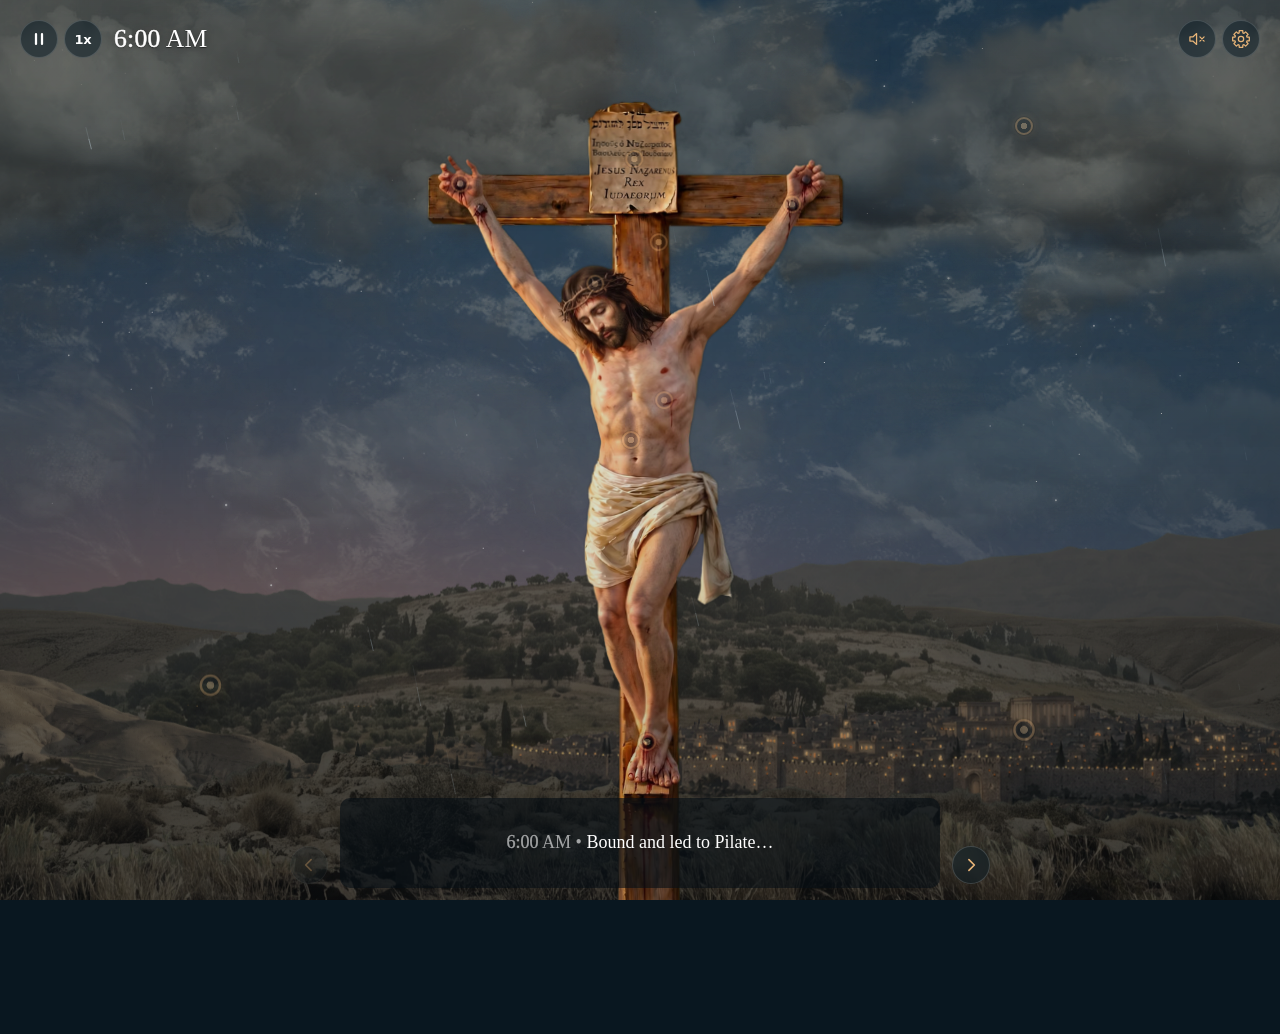
==== index.html @ dd71c63a "Sound: wind, rain, thunder, the crowd and the day's moments A speaker button by the gear turns sound" ====
<!doctype html>
<html lang="en">
	<head>
		<meta charset="UTF-8" />
		<meta
			name="viewport"
			content="width=device-width, initial-scale=1, maximum-scale=1, user-scalable=no, viewport-fit=cover"
		/>
		<title>Closer To Christ</title>
		<link rel="icon" href="./assets/favicon.svg" type="image/svg+xml" />
		<script>
			// Runs before any image loads: picks a starting quality level (and
			// with it the image size) from what the browser says about the
			// connection and device. Unless that's already low, the scene layers
			// stay hidden (data-probing) so no image downloads until js/loading.js has
			// timed a small test download. The reason shows in the settings panel.
			(() => {
				const root = document.documentElement;
				const phone = matchMedia("(max-width: 900px)");
				// Only actual touch phones count; a narrow desktop window doesn't.
				const touchPhone = matchMedia(
					"(max-width: 900px) and (pointer: coarse)",
				);
				const connection = navigator.connection; // Chromium only
				const memory = navigator.deviceMemory ?? 8; // GB; Chromium only
				// A level picked in the settings, which sticks; otherwise a
				// step-down saved after a slow frame rate (js/loading.js). That key was
				// renamed so ones saved by an older, too-strict check are ignored.
				let chosen = null;
				let saved = null;
				try {
					chosen = localStorage.getItem("quality");
					saved = localStorage.getItem("loweredQuality");
				} catch {}
				if (!["low", "medium", "high"].includes(chosen)) chosen = null;

				const [quality, reason] = chosen
					? [chosen, "chosen in settings"]
					: saved
						? [saved, "lowered earlier for a slow frame rate"]
						: connection?.saveData
							? ["low", "data saver is on"]
							: memory <= 2
								? ["low", `${memory}GB memory`]
								: touchPhone.matches
									? ["medium", "phone"]
									: ["high", "fast device and connection"];
				root.dataset.quality = quality;
				root.dataset.qualityReason = reason;
				if (chosen) root.dataset.qualityChosen = "";
				else if (quality !== "low") root.dataset.probing = "";

				const setAssets = () => {
					root.dataset.assets = phone.matches ? "small" : "full";
				};
				setAssets();
				phone.addEventListener("change", setAssets);
			})();
		</script>
		<link rel="stylesheet" href="./styles.css" />
		<!-- Just the two letters of the "an" in the Hemming mark (settings panel). -->
		<link
			rel="stylesheet"
			href="https://fonts.googleapis.com/css2?family=Allura&text=an&display=swap"
		/>
	</head>
	<body>
		<section id="sky" data-z_index="1">
			<canvas class="sky-gradient" width="256" height="160"></canvas>
			<div class="stars"></div>
			<div class="sun"></div>
		</section>

		<div id="storm" aria-hidden="true">
			<section class="storm-cloud storm-cloud--far" data-z_index="0.45">
				<span class="storm-cloud__texture"><canvas></canvas></span>
			</section>
			<div
				id="lightning-back"
				class="lightning-layer lightning-layer--back"
			></div>
			<section class="storm-cloud storm-cloud--deep" data-z_index="0.9">
				<span class="storm-cloud__texture"><canvas></canvas></span>
			</section>
			<div
				id="lightning-middle"
				class="lightning-layer lightning-layer--middle"
			></div>
			<section
				class="storm-cloud storm-cloud--middle"
				data-z_index="1.55"
			>
				<span class="storm-cloud__texture"><canvas></canvas></span>
			</section>
			<section
				class="storm-cloud storm-cloud--midband"
				data-z_index="1.95"
			>
				<span class="storm-cloud__texture"><canvas></canvas></span>
			</section>
			<section class="storm-cloud storm-cloud--lower" data-z_index="2.45">
				<span class="storm-cloud__texture"><canvas></canvas></span>
			</section>
			<div
				id="lightning-front"
				class="lightning-layer lightning-layer--front"
			></div>
			<section class="storm-cloud storm-cloud--near" data-z_index="3.7">
				<span class="storm-cloud__texture"><canvas></canvas></span>
			</section>

			<canvas id="rain-back" class="rain-layer rain-layer--back"></canvas>
			<div id="storm-tone" class="storm-tone"></div>
			<canvas
				id="rain-front"
				class="rain-layer rain-layer--front"
			></canvas>
		</div>

		<section
			class="scenery"
			data-scenery="far-mountains"
			data-z_index="1.2"
		></section>
		<!-- The far land layers drawn by wind.js (swayInWind in js/land.js). -->
		<canvas
			class="land-wind land-wind--far"
			data-z_index="1.2"
			aria-hidden="true"
		></canvas>

		<section
			class="scenery"
			data-scenery="distant-hills"
			data-z_index="1.5"
		></section>
		<canvas
			class="land-wind land-wind--hills"
			data-z_index="1.5"
			aria-hidden="true"
		></canvas>
		<!-- The mountains' shadow on the hills (landShadows in js/land.js). -->
		<canvas
			class="land-shadow land-shadow--hills"
			data-z_index="1.5"
			aria-hidden="true"
		></canvas>

		<!-- The Mount of Olives, across the Kidron Valley behind the city, with
		     the hills' shadow on it and its marker. -->
		<section
			class="scenery"
			data-scenery="olives"
			data-z_index="2"
		></section>
		<canvas
			class="land-wind land-wind--olives"
			data-z_index="2"
			aria-hidden="true"
		></canvas>
		<canvas
			class="land-shadow land-shadow--olives"
			data-z_index="2"
			aria-hidden="true"
		></canvas>
		<div class="scene-markers scene-markers--olives" data-z_index="2"></div>

		<section
			class="scenery"
			data-scenery="distant-jerusalem"
			data-z_index="2.5"
		>
			<canvas class="land-wind--city" aria-hidden="true"></canvas>
			<span class="city-lights">
				<span class="city-light city-light--architecture"></span>
				<span
					class="city-light city-light--home city-light--home-1"
				></span>
				<span
					class="city-light city-light--home city-light--home-2"
				></span>
				<span
					class="city-light city-light--home city-light--home-3"
				></span>
				<span
					class="city-light city-light--home city-light--home-4"
				></span>
				<span
					class="city-light city-light--home city-light--home-5"
				></span>
				<span
					class="city-light city-light--lantern city-light--lantern-common"
				></span>
				<span
					class="city-light city-light--lantern city-light--lantern-variant"
				></span>
			</span>
			<span class="city-flicker-plane"></span>
		</section>
		<!-- The hills' shadow on the city's land, drawn by landShadows in
		     js/land.js; it lies exactly over the city layer and moves with it. -->
		<canvas
			class="land-shadow land-shadow--city"
			data-z_index="2.5"
			aria-hidden="true"
		></canvas>
		<!-- Markers that open what each part of the scene teaches
		     (teachingMarkers in js/markers.js): over the city, in the sky and on the
		     figure, each moving with its layer. -->
		<div class="scene-markers scene-markers--city" data-z_index="2.5"></div>
		<div class="scene-markers scene-markers--sky" data-z_index="1"></div>

		<section
			class="scenery"
			data-scenery="golgotha-ridge"
			data-z_index="4.5"
		></section>
		<canvas
			class="land-wind land-wind--ridge"
			data-z_index="4.5"
			aria-hidden="true"
		></canvas>

		<section
			class="scenery"
			data-scenery="ground"
			data-z_index="8"
		></section>
		<!-- The same ground with its grass swaying, drawn by wind.js (the ridge
		     above has one too); the still image hides once this has drawn. -->
		<canvas
			class="land-wind land-wind--ground"
			data-z_index="8"
			aria-hidden="true"
		></canvas>
		<canvas
			class="land-shadow land-shadow--ground"
			data-z_index="8"
			aria-hidden="true"
		></canvas>

		<!-- The browser picks the size: the figure is about 46vh wide. The
		     canvas after it draws the same figure with its hair and loincloth
		     moving and breathing (wind.js); the still one hides once it has. -->
		<img
			id="christ"
			class="christ"
			data-z_index="16"
			src="./assets/christ/christ-v2-1186.avif"
			srcset="
				./assets/christ/christ-v2-600.avif   600w,
				./assets/christ/christ-v2-1186.avif 1186w
			"
			sizes="46.3vh"
			alt=""
		/>
		<canvas
			class="christ christ-wind"
			data-z_index="16"
			aria-hidden="true"
		></canvas>
		<div class="christ christ-markers" data-z_index="16"></div>

		<!-- What a marker teaches, opened next to it (on phones, across the
		     screen). Closes on a click elsewhere or Escape. -->
		<div
			id="teaching"
			class="teaching"
			popover
			role="dialog"
			aria-labelledby="teaching-title"
		>
			<div class="teaching-body">
				<button
					class="teaching-close"
					type="button"
					popovertarget="teaching"
					popovertargetaction="hide"
					aria-label="Close"
				>
					<svg viewBox="0 0 24 24" aria-hidden="true">
						<path d="M6 6l12 12M18 6 6 18" />
					</svg>
				</button>
				<figure class="teaching-picture" hidden>
					<img alt="" />
					<figcaption></figcaption>
				</figure>
				<h2 id="teaching-title" class="teaching-title"></h2>
				<p class="teaching-text"></p>
				<div class="teaching-scriptures"></div>
			</div>
		</div>

		<!-- A button to pause and play the scene's time, and the time itself
		     (timelineClock keeps it current). -->
		<div class="clock-bar">
			<button class="clock-play" type="button" aria-label="Pause time">
				<svg
					class="clock-play__pause"
					viewBox="0 0 24 24"
					aria-hidden="true"
				>
					<path d="M8 5.5v13M16 5.5v13" />
				</svg>
				<svg
					class="clock-play__play"
					viewBox="0 0 24 24"
					aria-hidden="true"
				>
					<path d="M8 5.5v13l10.5-6.5z" />
				</svg>
				<svg
					class="clock-play__restart"
					viewBox="0 0 24 24"
					aria-hidden="true"
				>
					<path d="M3.5 12a8.5 8.5 0 1 0 2.5-6l-2.5 2.5" />
					<path d="M3.5 3.5v5h5" />
				</svg>
			</button>
			<!-- How fast the clock runs: each click steps through 1x, 1.5x, 2x, 5x. -->
			<button
				class="clock-speed"
				type="button"
				aria-label="Clock speed: 1x"
			>
				1x
			</button>
			<time class="clock-time"></time>
		</div>

		<!-- The caption: what is happening at the clock's time, with arrows to
		     step between the day's events; clicking it opens a list of them all
		     upward. On phones it folds to one line after a few seconds, and a
		     tap opens it again. -->
		<section class="caption" aria-label="The day of the Crucifixion">
			<button
				class="caption-step"
				type="button"
				aria-label="Previous event"
			>
				<svg viewBox="0 0 24 24" aria-hidden="true">
					<path d="M14.5 5.5 8 12l6.5 6.5" />
				</svg>
			</button>
			<!-- The caption itself is the button that opens the list. -->
			<button
				id="timeline-button"
				class="caption-content"
				type="button"
				aria-expanded="false"
				aria-controls="timeline"
				aria-live="polite"
			>
				<strong class="caption-title"></strong>
				<span class="caption-text"></span>
			</button>
			<button class="caption-step" type="button" aria-label="Next event">
				<svg viewBox="0 0 24 24" aria-hidden="true">
					<path d="M9.5 5.5 16 12l-6.5 6.5" />
				</svg>
				<svg
					class="caption-step__restart"
					viewBox="0 0 24 24"
					aria-hidden="true"
				>
					<path d="M3.5 12a8.5 8.5 0 1 0 2.5-6l-2.5 2.5" />
					<path d="M3.5 3.5v5h5" />
				</svg>
			</button>
			<div id="timeline" class="timeline" hidden>
				<p class="timeline-note">
					Mark gives the third, sixth and ninth hours (9 AM, noon and
					3 PM); the other times are approximate.
				</p>
				<ol class="timeline-events"></ol>
			</div>
		</section>

		<!-- Sound on or muted, just left of the gear (js/sound.js). -->
		<button
			class="sound-toggle"
			type="button"
			aria-label="Sound"
			aria-pressed="false"
		>
			<svg viewBox="0 0 24 24" aria-hidden="true">
				<path d="M3.5 9.5h3.5l4.5-4v13l-4.5-4H3.5z" />
				<path
					class="sound-on"
					d="M15 9a4 4 0 0 1 0 6M17.5 6.5a7.5 7.5 0 0 1 0 11"
				/>
				<path class="sound-off" d="M15.5 9.5l5 5M20.5 9.5l-5 5" />
			</svg>
		</button>

		<button
			id="settings-button"
			class="settings-button"
			type="button"
			aria-label="Scene Settings"
			aria-expanded="false"
			aria-controls="settings"
		>
			<!-- Gear drawn symmetric around (12, 12) so it spins in place; it
			     turns into an x while the panel is open. -->
			<svg class="settings-gear" viewBox="0 0 24 24" aria-hidden="true">
				<path
					d="M9.78 4.73 L9.88 2.02 L14.12 2.02 L14.22 4.73 L15.57 5.29 L17.56 3.45 L20.55 6.44 L18.71 8.43 L19.27 9.78 L21.98 9.88 L21.98 14.12 L19.27 14.22 L18.71 15.57 L20.55 17.56 L17.56 20.55 L15.57 18.71 L14.22 19.27 L14.12 21.98 L9.88 21.98 L9.78 19.27 L8.43 18.71 L6.44 20.55 L3.45 17.56 L5.29 15.57 L4.73 14.22 L2.02 14.12 L2.02 9.88 L4.73 9.78 L5.29 8.43 L3.45 6.44 L6.44 3.45 L8.43 5.29 Z"
				/>
				<circle cx="12" cy="12" r="3.2" />
			</svg>
			<svg class="settings-x" viewBox="0 0 24 24" aria-hidden="true">
				<path d="M6 6l12 12M18 6L6 18" />
			</svg>
		</button>

		<dialog id="settings" class="settings" aria-labelledby="settings-title">
			<form method="dialog" class="settings-card">
				<div class="settings-scroll">
					<header class="settings-header">
						<span class="overlay-eyebrow">Closer to Christ</span>
						<h2 id="settings-title" class="settings-title">
							Scene Settings
						</h2>
					</header>

					<fieldset class="settings-group">
						<legend>Scene</legend>
						<label class="settings-row settings-row--stacked">
							<span class="settings-label">
								Time of day
								<output name="timeValue"></output>
								<small
									>From early morning, when he was led to
									Pilate, to 3 PM, when he died. Darkness
									falls at noon.</small
								>
							</span>
							<input
								type="range"
								name="hour"
								min="6"
								max="15"
								step="0.05"
							/>
							<span class="settings-scale" aria-hidden="true">
								<span>6 AM</span>
								<span>3 PM</span>
							</span>
						</label>
						<label class="settings-row settings-row--stacked">
							<span class="settings-label">
								Weather
								<output name="weatherValue"></output>
								<small>From clear skies to a full storm</small>
							</span>
							<input
								type="range"
								name="weatherIntensity"
								min="0"
								max="1"
								step="0.01"
							/>
							<span class="settings-scale" aria-hidden="true">
								<span>Clear</span>
								<span>Storm</span>
							</span>
						</label>
					</fieldset>

					<fieldset class="settings-group">
						<legend>Motion</legend>
						<label class="settings-row">
							<span class="settings-label">
								Parallax
								<small
									>The scene follows your mouse or phone
									tilt</small
								>
							</span>
							<input
								class="settings-switch-input"
								type="checkbox"
								name="parallax"
								role="switch"
							/>
							<span
								class="settings-switch"
								aria-hidden="true"
							></span>
						</label>
						<label class="settings-row settings-row--stacked">
							<span class="settings-label">
								Smoothness
								<output name="smoothingValue"></output>
								<small
									>Higher eases the scene more gently toward
									the mouse; 0 follows it exactly</small
								>
							</span>
							<input
								type="range"
								name="parallaxSmoothing"
								min="0"
								max="0.5"
								step="0.01"
							/>
						</label>
					</fieldset>

					<fieldset class="settings-group">
						<legend>Performance</legend>
						<div class="settings-row settings-row--stacked">
							<span id="quality-label" class="settings-label">
								Quality
								<small
									>Auto picks a level for this device and
									steps down if the scene lags. Lower levels
									draw less. Changing it reloads the
									scene.</small
								>
							</span>
							<div
								class="settings-choice"
								role="radiogroup"
								aria-labelledby="quality-label"
							>
								<label
									><input
										type="radio"
										name="quality"
										value="auto"
									/><span>Auto</span></label
								>
								<label
									><input
										type="radio"
										name="quality"
										value="high"
									/><span>High</span></label
								>
								<label
									><input
										type="radio"
										name="quality"
										value="medium"
									/><span>Medium</span></label
								>
								<label
									><input
										type="radio"
										name="quality"
										value="low"
									/><span>Low</span></label
								>
							</div>
						</div>
					</fieldset>

					<section
						class="settings-group"
						aria-labelledby="settings-details-title"
					>
						<h3
							id="settings-details-title"
							class="settings-group-title"
						>
							Render details
						</h3>
						<dl class="settings-details"></dl>
					</section>

					<section class="settings-group">
						<a
							class="settings-link"
							href="https://github.com/parkerhemming/closer-to-christ"
							target="_blank"
							rel="noopener"
							>View on GitHub →</a
						>
					</section>

					<!-- The mark from the footer of hemm.ing, Parker Hemming's portfolio. -->
					<footer class="settings-maker">
						<a
							class="maker-mark"
							href="https://hemm.ing"
							target="_blank"
							rel="noopener"
							aria-label="Hemming, an LLC: Parker Hemming's portfolio"
						>
							<span class="maker-mark__text">
								<span
									class="maker-mark__symbols"
									aria-hidden="true"
									><span>®</span><span>©</span><span>℗</span
									><span>™</span></span
								>
								HEMMING<br /><span class="maker-mark__an"
									>an</span
								>
								LLC
							</span>
						</a>
					</footer>
				</div>
			</form>
		</dialog>

		<div id="motion-prompt" class="overlay" hidden>
			<div
				class="overlay-card"
				role="dialog"
				aria-labelledby="motion-prompt-title"
			>
				<span class="overlay-eyebrow">Closer to Christ</span>
				<h2 id="motion-prompt-title" class="overlay-title">
					Explore with motion?
				</h2>
				<p class="overlay-copy">
					Tilt your phone to look around the scene. You can change
					this any time in settings.
				</p>
				<div class="overlay-actions">
					<button
						class="overlay-button overlay-button--primary"
						type="button"
						data-answer="yes"
					>
						Enable motion
					</button>
					<button
						class="overlay-button"
						type="button"
						data-answer="no"
					>
						Not now
					</button>
				</div>
			</div>
		</div>

		<div id="loading" class="overlay" role="status" aria-live="polite">
			<span class="overlay-card">
				<span class="loading-emblem">
					<svg
						class="loading-cross"
						viewBox="0 0 40 56"
						aria-hidden="true"
					>
						<defs>
							<clipPath id="loading-cross-shape">
								<path
									id="loading-cross-path"
									d="M17 2h6v12h11v6H23v34h-6V20H6v-6h11z"
								/>
							</clipPath>
						</defs>
						<rect
							class="loading-cross__fill"
							width="40"
							height="56"
							clip-path="url(#loading-cross-shape)"
						/>
						<use
							class="loading-cross__base"
							href="#loading-cross-path"
						/>
						<path
							class="loading-cross__glint"
							d="M17 2h6v12h11v6H23v34h-6V20H6v-6h11z"
							pathLength="100"
						/>
					</svg>
				</span>
				<span class="overlay-eyebrow">Closer to Christ</span>
				<span class="overlay-title">Preparing the scene</span>
				<span class="loading-progress"></span>
				<span class="loading-verse">
					&ldquo;Draw near unto me and I will draw near unto
					you.&rdquo;
					<cite>D&amp;C 88:63</cite>
				</span>
			</span>
		</div>

		<!-- Plain scripts sharing one global scope, in this order: helpers
		     first, then each part of the scene. Workers (js/workers/) are
		     started from them and run on their own threads; rain.js is also
		     loaded here, for browsers that can't hand it a canvas. -->
		<script src="./js/workers/rain.js"></script>
		<script src="./js/utils.js"></script>
		<script src="./js/time-and-weather.js"></script>
		<script src="./js/loading.js"></script>
		<script src="./js/sky.js"></script>
		<script src="./js/storm.js"></script>
		<script src="./js/land.js"></script>
		<script src="./js/parallax.js"></script>
		<script src="./js/timeline.js"></script>
		<script src="./js/settings-panel.js"></script>
		<script src="./js/teachings.js"></script>
		<script src="./js/markers.js"></script>
		<script src="./js/sound.js"></script>
		<script>
			applyTimeOfDay();
			document.addEventListener("scenesettings", applyTimeOfDay);
			timelineClock();
			loadScene().then(() => {
				createStars({ high: 300, medium: 150, low: 90 }[getQuality()]);
				createShootingStars();
				createStorm();
				earthquakes();
				createCityLights();
				landShadows();
				swayInWind();
				parallax();
				settingsPanel();
				teachingMarkers();
				sunGlide();
				soundscape();
			});
		</script>
	</body>
</html>
---- styles.css ----
/* Georgia's numbers are "old-style" (short, some dropping below the line),
   so the times take only their digits and colon from Times New Roman, whose
   numbers stand level at full height; the letters stay Georgia. */
@font-face {
	font-family: "Clock Digits";
	src: local("Times New Roman"), local("TimesNewRomanPSMT");
	unicode-range: U+0030-003A;
}

/* Times New Roman's regular digits are a little lighter than Georgia's
   letters; a hairline outline evens them up. */
.time-digits {
	-webkit-text-stroke: 0.02em currentColor;
}

* {
	padding: 0;
	margin: 0;
	overflow: hidden;
}

html,
body {
	touch-action: none;
}

:root {
	--storm-dark: #091720;
	--storm: #1e3440;
	--storm-light: #536975;
	--ground-dark: #101511;
	--ground: #292d24;
	--ground-light: #46513a;
	--parallax-overscan: 1.2;
	/* Type sizes shared by every panel, the time, the caption and the loading
	   screen. 12px (the small caps) is the smallest text anywhere; the rest
	   scale up from it. Phones differ only in the title and the time. */
	--text-title: 2.2rem;
	--text-clock: 1.6rem;
	--text-label: 1.125rem;
	--text-body: 0.9375rem;
	--text-eyebrow: 0.75rem;
}

@media (max-width: 600px) {
	:root {
		--text-title: 1.9rem;
		--text-clock: 1.6rem;
	}
}

/* Dark behind everything, so nothing can ever flash white. */
html,
body {
	background: #091720;
}

body {
	height: 100dvh;
	display: flex;
	align-items: center;
	justify-content: center;
	flex-direction: column;
	position: relative;
}

#sky {
	width: 120%;
	height: 120%;
	position: absolute;
	z-index: 1;
	top: 50%;
	left: 50%;
	transform: translateX(-50%) translateY(-50%);
	overflow: hidden;
	contain: layout paint;

	/* The sky's colours: a small canvas, stretched (a smooth gradient looks
	   the same), that drawSky in js/time-and-weather.js repaints as the light changes. A CSS
	   gradient this size had to be repainted in full each second, and that
	   spike in graphics memory made Chrome drop every layer for a frame. */
	.sky-gradient {
		position: absolute;
		inset: 0;
		width: 100%;
		height: 100%;
	}

	/* The stars (createStars in js/sky.js): the still ones painted into one
	   canvas, the twinkling ones tiny elements of their own. Each fades by
	   itself as the sky lightens; fading the whole starfield as a group made
	   the browser redraw it all every frame. The clock updates the light
	   once a second, so each glides between (a little longer than that, so
	   a late update never leaves a pause). */
	.stars {
		position: absolute;
		inset: 0;
	}

	.stars-canvas,
	.star-twinkle {
		position: absolute;
		opacity: var(--starlight, 1);
		transition: opacity 1.2s linear;
	}

	.stars-canvas {
		inset: 0;
		width: 100%;
		height: 100%;
	}

	.star-twinkle {
		width: 0;
		height: 0;
		overflow: visible;

		/* A tiny dot. The painted stars' glow is a blur of the star, so on
		   these (all under 0.7px) it would be too faint to see. */
		& > span {
			position: absolute;
			aspect-ratio: 1;
			translate: -50% -50%;
			border-radius: 50%;
			background: white;
			animation: twinkle 1s alternate-reverse infinite;
		}
	}

	/* The sun rises from behind the hills on the left (#sky is 120% of the
	   screen, so the screen-unit position is offset by its 10% overhang). */
	/* Moved by translate on its own GPU layer, so it never repaints the sky. */
	.sun {
		position: absolute;
		top: 0;
		left: 0;
		width: 14vmin;
		height: 14vmin;
		border-radius: 50%;
		background: radial-gradient(
			circle,
			#fffaf0 0%,
			#fff1d0 28%,
			rgba(255, 214, 150, 0.55) 42%,
			rgba(255, 190, 120, 0.18) 62%,
			transparent 72%
		);
		opacity: var(--sun-opacity, 0);
		translate: calc(var(--sun-left, 20vw) + 10vw - 50%)
			calc(var(--sun-top, 80vh) + 10vh - 50%);
		/* The running clock moves it once a second; glide between (a little
		   longer than that, so a late update never leaves a pause), so it
		   climbs smoothly. On the GPU, so it costs nothing. */
		transition:
			translate 1.2s linear,
			opacity 1.2s linear;
		will-change: translate, opacity;
	}

	/* The sun is just placed until the scene is up (gliding then could start
	   it from wherever the page first put it, a corner) and during a jump in
	   time, when goToHour in js/timeline.js places it every frame along the jump's
	   own easing (short glides restarting 15 times a second made it pulse). */
	:root:is(:not([data-scene-shown]), [data-jumping]) & .sun {
		transition: none;
	}

	/* The jump is already eased; the stars' long fade only lagged behind. */
	:root[data-jumping] & :is(.stars-canvas, .star-twinkle) {
		transition-duration: 150ms;
	}

	.shooting-star {
		position: absolute;
		top: var(--shooting-start-y);
		left: var(--shooting-start-x);
		width: var(--shooting-tail-width);
		height: var(--shooting-thickness);
		border-radius: 999px;
		/* The head sticks out past the tail; don't let * { overflow: hidden } clip it. */
		overflow: visible;
		background: linear-gradient(
			90deg,
			transparent,
			rgba(218, 235, 247, 0.22) 30%,
			rgba(244, 250, 255, 0.92) 88%,
			white
		);
		filter: drop-shadow(0 0 3px rgba(218, 239, 255, 0.76));
		pointer-events: none;
		transform-origin: right center;
		animation: shooting-star var(--shooting-duration) ease-out forwards;
		will-change: transform, opacity;

		&::after {
			position: absolute;
			top: 50%;
			right: 0;
			width: var(--shooting-head-size);
			height: var(--shooting-head-size);
			content: "";
			border-radius: 50%;
			background: white;
			box-shadow: 0 0 5px rgba(218, 239, 255, 0.92);
			transform: translate(35%, -50%);
		}

		&.shooting-star--stretch {
			animation-name: shooting-star-stretch;
		}
	}
}

@keyframes twinkle {
	80% {
		opacity: 1;
	}
	100% {
		opacity: 0;
	}
}

@keyframes shooting-star {
	0% {
		opacity: 0;
		transform: rotate(var(--shooting-angle)) translate3d(0, 0, 0)
			scaleX(0.4);
	}
	12% {
		opacity: var(--shooting-opacity);
	}
	72% {
		opacity: var(--shooting-opacity);
	}
	100% {
		opacity: 0;
		transform: rotate(var(--shooting-angle))
			translate3d(var(--shooting-distance), 0, 0) scaleX(1);
	}
}

@keyframes shooting-star-stretch {
	0% {
		opacity: 0;
		transform: rotate(var(--shooting-angle)) translate3d(0, 0, 0)
			scaleX(0.08);
	}
	10% {
		opacity: var(--shooting-opacity);
	}
	68% {
		opacity: var(--shooting-opacity);
		transform: rotate(var(--shooting-angle))
			translate3d(var(--shooting-mid-distance), 0, 0) scaleX(1.65);
	}
	100% {
		opacity: 0;
		transform: rotate(var(--shooting-angle))
			translate3d(var(--shooting-distance), 0, 0) scaleX(2.2);
	}
}

#storm {
	position: absolute;
	inset: 0;
	pointer-events: none;
}

.storm-cloud {
	--cloud-frame: 140dvh;
	--cloud-offset-x: -20vw;
	--cloud-top: 0px;
	position: absolute;
	top: -20dvh;
	left: -15vw;
	width: 130vw;
	height: var(--cloud-frame);
	/* Each layer's own opacity, scaled by the weather (--cloud-amount). */
	opacity: calc(var(--cloud-opacity) * var(--cloud-amount, 1));
	overflow: hidden;
	pointer-events: none;
	contain: layout paint;
}

/* Each texture is only as wide as the frame plus its drift, and only as tall as
   the band its clouds show in (--cloud-top to --cloud-bottom), shifted so the
   clouds land exactly where a full-size layer would put them, with a fraction
   of the GPU memory. Each layer's top and bottom fade is baked into its
   image: a CSS mask here was a second full-size GPU layer per cloud in
   Chrome. */
.storm-cloud__texture {
	display: block;
	position: absolute;
	top: var(--cloud-top);
	left: 0;
	width: calc(100% - var(--cloud-drift));
	height: calc(var(--cloud-bottom) - var(--cloud-top));
	background-image: var(--cloud-image);
	background-position: var(--cloud-offset-x)
		calc(var(--cloud-y) - var(--cloud-top));
	background-repeat: repeat-x;
	background-size: auto var(--cloud-image-height);
	/* Each layer's own grade, lightened or darkened by the weather. Once
	   drawn into its canvas the colour is drawn in too (see below). */
	filter: var(--color-grade) brightness(var(--cloud-shade, 1))
		brightness(var(--cloud-light, 1)) sepia(var(--cloud-warmth, 0));
	animation: cloud-drift var(--cloud-speed) linear infinite;
	will-change: transform;
}

.storm-cloud--far {
	--cloud-image: url("./assets/clouds/baked/far.avif");
	--cloud-bottom: calc(var(--cloud-frame) * 0.74);
	--cloud-image-height: 110dvh;
	--cloud-y: 0dvh;
	--cloud-drift: -13vw;
	--cloud-speed: 450s;
	--color-grade: brightness(62%) contrast(116%) sepia(16%) saturate(80%)
		hue-rotate(154deg);
	z-index: 2;
	--cloud-opacity: 0.28;
}

.storm-cloud--deep {
	--cloud-image: url("./assets/clouds/baked/deep.avif");
	--cloud-bottom: calc(var(--cloud-frame) * 0.66);
	--cloud-image-height: 55dvh;
	--cloud-y: 5dvh;
	--cloud-drift: -15vw;
	--cloud-speed: 360s;
	--color-grade: brightness(54%) contrast(116%) saturate(48%)
		hue-rotate(158deg);
	z-index: 4;
	--cloud-opacity: 0.56;
}

.storm-cloud--middle {
	--cloud-image: url("./assets/clouds/baked/middle.avif");
	--cloud-bottom: calc(var(--cloud-frame) * 0.7);
	--cloud-image-height: 88dvh;
	--cloud-y: -2dvh;
	--cloud-drift: -12vw;
	--cloud-speed: 286s;
	--color-grade: brightness(64%) contrast(116%) sepia(12%) saturate(70%)
		hue-rotate(150deg);
	z-index: 8;
	--cloud-opacity: 0.2;
}

.storm-cloud--midband {
	--cloud-image: url("./assets/clouds/baked/midband.avif");
	--cloud-top: calc(var(--cloud-frame) * 0.31);
	--cloud-bottom: calc(var(--cloud-frame) * 0.49);
	--cloud-image-height: 64dvh;
	--cloud-y: 16dvh;
	--cloud-drift: -11vw;
	--cloud-speed: 247s;
	--color-grade: brightness(56%) contrast(118%) sepia(10%) saturate(64%)
		hue-rotate(154deg);
	z-index: 12;
	--cloud-opacity: 0.3;
}

.storm-cloud--lower {
	--cloud-image: url("./assets/clouds/baked/lower.avif");
	--cloud-top: calc(var(--cloud-frame) * 0.36);
	--cloud-bottom: calc(var(--cloud-frame) * 0.7);
	--cloud-image-height: 25dvh;
	--cloud-y: 58dvh;
	--cloud-drift: -10vw;
	--cloud-speed: 226s;
	--color-grade: brightness(72%) contrast(108%) saturate(52%)
		hue-rotate(154deg);
	z-index: 24;
	--cloud-opacity: 0.13;
}

.storm-cloud--near {
	--cloud-image: url("./assets/clouds/baked/near.avif");
	--cloud-bottom: calc(var(--cloud-frame) * 0.62);
	--cloud-image-height: 46dvh;
	--cloud-y: 9dvh;
	--cloud-drift: -16vw;
	--cloud-speed: 90s;
	--color-grade: brightness(50%) contrast(120%) saturate(45%)
		hue-rotate(160deg);
	z-index: 35;
	--cloud-opacity: 0.64;
}

/* Drawn into a canvas by wind.js (swayInWind in js/land.js), colour and all
   (once it's up, the background and the live filter go: a filter on these
   drifting, near full-screen layers was redone every frame, the scene's
   biggest cost). */
.storm-cloud__texture.is-swaying {
	background-image: none;
	filter: none;
}

.storm-cloud__texture > canvas {
	position: absolute;
	inset: 0;
	width: 100%;
	height: 100%;
}

@keyframes cloud-drift {
	from {
		transform: translate3d(var(--cloud-drift), 0, 0);
	}

	to {
		transform: translate3d(0, 0, 0);
	}
}

.rain-layer,
.lightning-layer,
.storm-tone {
	position: fixed;
	inset: 0;
	pointer-events: none;
}

/* Rain canvases fill the screen (see startRain in js/storm.js). */
.rain-layer {
	width: 100%;
	height: 100%;
}

/* Distant rain: in front of the city, behind the ridge. */
.rain-layer--back {
	z-index: 40;
}

.rain-layer--front {
	z-index: 65;
}

.lightning-layer--back {
	z-index: 1;
}

.lightning-layer--middle {
	z-index: 5;
}

.lightning-layer--front {
	z-index: 20;
}

.lightning-bolt {
	position: absolute;
	top: var(--bolt-top);
	left: var(--bolt-left);
	width: var(--bolt-width-screen);
	height: var(--bolt-height);
	overflow: visible;
	transform: scaleX(var(--bolt-slant));
	transform-origin: top center;
	/* One glow per bolt (each extra glow is another full blur pass). */
	filter: drop-shadow(0 0 9px rgba(150, 190, 235, 0.95));
	animation: lightning-flicker var(--bolt-duration) steps(1, end) forwards;
}

.lightning-bolt--far {
	filter: drop-shadow(0 0 5px rgba(150, 190, 235, 0.8));
}

.lightning-bolt--middle {
	filter: drop-shadow(0 0 7px rgba(150, 190, 235, 0.85));
}

.lightning-bolt path {
	fill: none;
	stroke: rgba(244, 249, 255, 0.98);
	stroke-linecap: round;
	stroke-linejoin: round;
	stroke-width: var(--bolt-width);
	vector-effect: non-scaling-stroke;
}

.lightning-bolt__branch {
	opacity: 0.76;
}

@keyframes lightning-flicker {
	0%,
	8% {
		opacity: 0;
	}
	9%,
	16% {
		opacity: 0.96;
	}
	17%,
	27% {
		opacity: 0.08;
	}
	28%,
	46% {
		opacity: 1;
	}
	47%,
	63% {
		opacity: 0.2;
	}
	64%,
	78% {
		opacity: 0.75;
	}
	100% {
		opacity: 0;
	}
}

/* Twice the original wash; the weather sets its opacity (0.5 = original). */
.storm-tone {
	z-index: 55;
	opacity: var(--gloom, 0.5);
	background:
		radial-gradient(
			circle at 50% 42%,
			transparent 20%,
			rgba(0, 8, 13, 0.4) 92%
		),
		linear-gradient(to bottom, rgba(2, 11, 17, 0.16), rgba(2, 9, 12, 0.4));
	/* A plain overlay, not a multiply blend: with colours this dark the two
	   look the same, and a blend made the browser recombine the whole scene
	   beneath it every frame. */
}

.cloud-lightning-flash {
	position: absolute;
	top: var(--flash-top);
	left: var(--flash-x);
	width: var(--flash-width);
	height: var(--flash-height);
	border-radius: 50%;
	background: radial-gradient(
		ellipse at center,
		rgba(221, 237, 255, var(--flash-strength)),
		rgba(127, 164, 207, 0.16) 28%,
		transparent 68%
	);
	-webkit-mask-image: var(--flash-cloud-mask);
	-webkit-mask-position: center;
	-webkit-mask-repeat: no-repeat;
	-webkit-mask-size: cover;
	mask-image: var(--flash-cloud-mask);
	mask-position: center;
	mask-repeat: no-repeat;
	mask-size: cover;
	/* No blur or blend: on a new element every strike, those made Safari
	   stall for a few hundred milliseconds. */
	transform: translateX(-50%);
	animation: cloud-lightning-flash var(--flash-duration) steps(1, end)
		forwards;
}

.lightning-layer--back .cloud-lightning-flash {
	--flash-cloud-mask: url("./assets/mobile/storm-cloud-map.avif");
}

.lightning-layer--middle .cloud-lightning-flash {
	--flash-cloud-mask: url("./assets/mobile/storm-cloud-alpha.avif");
}

.lightning-layer--front .cloud-lightning-flash {
	--flash-cloud-mask: url("./assets/clouds/storm-cloud-cumulus.avif");
}

@keyframes cloud-lightning-flash {
	0%,
	10% {
		opacity: 0;
	}
	11%,
	19% {
		opacity: 0.48;
	}
	20%,
	31% {
		opacity: 0.08;
	}
	32%,
	47% {
		opacity: 1;
	}
	48%,
	66% {
		opacity: 0.16;
	}
	67%,
	78% {
		opacity: 0.62;
	}
	100% {
		opacity: 0;
	}
}

@media (prefers-reduced-motion: reduce) {
	.storm-cloud__texture {
		animation: none;
	}
}

.is-resizing .storm-cloud__texture,
.is-resizing .shooting-star {
	animation-play-state: paused;
}

.scenery {
	position: absolute;
	left: 50%;
	width: 100%;
	height: var(--height);
	bottom: var(--bottom);
	z-index: var(--stack-order);
	transform: translateX(-50%) scale(var(--parallax-overscan));
	transform-origin: center bottom;
	background-color: transparent;
	background-image: var(--texture);
	background-position: center bottom;
	background-repeat: no-repeat;
	background-size: var(--texture-size, auto 100%);
	-webkit-mask-image: var(--mask, none);
	-webkit-mask-position: center bottom;
	-webkit-mask-repeat: no-repeat;
	-webkit-mask-size: var(--mask-size, auto 100%);
	mask-image: var(--mask, none);
	mask-position: center bottom;
	mask-repeat: no-repeat;
	mask-size: var(--mask-size, auto 100%);
	/* Each layer's own grade, then the time of day's light. */
	filter: var(--color-grade) brightness(var(--land-light, 1))
		saturate(var(--land-saturation, 1)) sepia(var(--land-warmth, 0));
	pointer-events: none;
	contain: layout paint style;

	/* Every land image is cropped to the rows that can ever be on screen
	   (plus a margin for the parallax): the rest was never seen but still
	   took graphics memory, and running out made Chrome drop layers
	   (flashing, a vanishing figure). Each layer's height and bottom are set
	   so the crop lands exactly where the full image's rows did. */
}

/* Every land layer stacks above every cloud and lightning layer (2-35), so
   clouds never pass in front of the land. Each far layer's place is shared
   with its drawn copy (wind.js), and the hills' and olives' with the shadow
   on them.
   The far horizon: the mountains of Moab beyond the Dead Sea, peeking over
   the hills, hazy with distance. */
:is(.scenery[data-scenery="far-mountains"], .land-wind--far) {
	--stack-order: 36;
	--bottom: 9dvh;
	--height: 28dvh;
	--texture: url("./assets/far-mountains-v2.avif");
	/* Distance shows as haze: paler, softer and greyer than the hills. */
	--color-grade: brightness(33%) saturate(55%) contrast(78%) sepia(10%);
}

/* The Mount of Olives, between the desert hills and the city, shared with the
   hills' shadow on it and its marker. */
:is(
	.scenery[data-scenery="olives"],
	.land-wind--olives,
	.land-shadow--olives,
	.scene-markers--olives
) {
	--stack-order: 38;
	--bottom: -8dvh;
	--height: 38dvh;
	--texture: url("./assets/olives-v2.avif");
	--color-grade: brightness(35%) saturate(85%) contrast(90%) sepia(6%);
}

/* The desert hills, shared with the mountains' shadow cast on them. */
:is(
	.scenery[data-scenery="distant-hills"],
	.land-wind--hills,
	.land-shadow--hills
) {
	--stack-order: 37;
	--bottom: -14.869dvh;
	--height: 40.688dvh;
	--texture: url("./assets/hills-v5.avif");
	--color-grade: brightness(30%) saturate(60%) contrast(84%) sepia(6%);
}

/* The two near layers are cut-out images with their own skylines; the
   ridge's sits about 11dvh above the bottom of the screen and the near
   ground's about 5dvh. The ridge slopes down to the right so Jerusalem shows
   above it. Each place is shared with its swaying copy (wind.js). */
:is(.scenery[data-scenery="golgotha-ridge"], .land-wind--ridge) {
	--stack-order: 41;
	--bottom: -5.984dvh;
	--height: 20.483dvh;
	--texture: url("./assets/golgotha-ridge-v3.avif");
	--color-grade: brightness(32%) saturate(65%) contrast(95%) sepia(8%);
}

.scenery[data-scenery="distant-jerusalem"] {
	background-image: none;
	filter: none;
	isolation: isolate;
}

.scenery[data-scenery="distant-jerusalem"]::before {
	position: absolute;
	inset: 0;
	z-index: 0;
	content: "";
	background-image: var(--texture);
	background-position: center bottom;
	background-repeat: no-repeat;
	background-size: var(--texture-size, auto 100%);
	filter: var(--color-grade) brightness(var(--land-light, 1))
		saturate(var(--land-saturation, 1)) sepia(var(--land-warmth, 0));
	/* Own GPU layer, so a change of light is a GPU filter, not a repaint of
	   the whole city (the other land layers already are their own layers). */
	will-change: transform;
}

/* The city's and near ground's size and place, shared with the shadows cast
   on them. */
:is(
	.scenery[data-scenery="distant-jerusalem"],
	.land-shadow--city,
	.scene-markers--city
) {
	--stack-order: 39;
	--bottom: clamp(-14dvh, calc(16dvh - 14vw), 8dvh);
	/* Exactly the image's height (it's sized by width, anchored at the
	   bottom): a taller box was mostly empty but still took four large
	   GPU layers (the city, its shadow, its lights' box and its marker). */
	--height: calc(100vw * 708 / 4096);
	--texture: url("./assets/jerusalem-v7.avif");
	--texture-size: 100% auto;
	/* Warm like the hills behind it (it was greyed out before). */
	--color-grade: brightness(47%) saturate(70%) contrast(95%) sepia(6%);
}

:is(.scenery[data-scenery="ground"], .land-shadow--ground, .land-wind--ground) {
	--stack-order: 42;
	--bottom: -6.028dvh;
	--height: 15.19dvh;
	--texture: url("./assets/near-ground-v3.avif");
	--color-grade: brightness(42%) saturate(72%) contrast(98%) sepia(8%);
}

/* Cast shadows of the ridges, drawn by landShadows in js/land.js into a small
   canvas that lies exactly over the land it falls on (same size, place and
   parallax), just above it. Shadows are soft, so a low-resolution canvas
   stretched to fit looks the same. Built from CSS masks and transformed
   layers instead, they made Chrome drop whole frames and Safari stall. The
   swaying ground (wind.js) is placed the same way. */
.land-shadow,
.land-wind,
.scene-markers--city,
.scene-markers--olives {
	position: absolute;
	left: 50%;
	bottom: var(--bottom);
	z-index: var(--stack-order);
	width: 100%;
	height: var(--height);
	transform: translateX(-50%) scale(var(--parallax-overscan));
	transform-origin: center bottom;
	pointer-events: none;
}

/* A deep, see-through shade over the land (not a multiply blend, which made
   the browser recombine everything beneath it every frame). */
.land-shadow {
	opacity: var(--shadow-strength, 0);
}

/* The clock changes the light a step at a time; these glide between the
   steps, on the GPU (the drawn layers glide in wind.js, the sky and the
   shadows' angles in the page). A jump in time is already eased. */
:is(
	.storm-cloud,
	.storm-tone,
	.land-shadow,
	.city-lights,
	.city-flicker-plane
) {
	transition: opacity 1.2s linear;

	:root[data-jumping] & {
		transition-duration: 150ms;
	}
}

/* Every canvas a worker draws (wind.js). Chrome snaps such a canvas to
   whole pixels whenever it is only moved, so with the parallax each layer
   stepped a pixel at a time, out of step with the others. Any rotation
   stops the snapping; this one is far too small to see. */
:is(
	.land-wind,
	.land-wind--city,
	.christ-wind,
	.storm-cloud__texture > canvas
) {
	rotate: 0.0001deg;
}

/* The city's drawn copy lies under its lights. */
.land-wind--city {
	position: absolute;
	inset: 0;
	z-index: 0;
	width: 100%;
	height: 100%;
}

/* Once the drawn copy is up, the CSS one isn't needed. */
.scenery.is-swaying {
	background-image: none;
	filter: none;

	&::before {
		content: none;
	}
}

/* The light masks and the flicker plane only cover the strip of the city that
   has windows: rows 1408-1728 of the 4096x2048 city image, i.e. a strip
   320/4096 of the width tall, sitting 320/4096 of the width above the bottom.
   Margin percentages use the width, so the strip stays locked to the city at
   any screen size. Keeping the masks this small saves ~230MB of image memory. */
.city-lights,
.city-flicker-plane {
	position: absolute;
	left: 0;
	bottom: 0;
	width: 100%;
	aspect-ratio: 4096 / 320;
	margin-bottom: 7.8125%;
}

/* All the lights together: one warm glow around every window and lantern,
   blended onto the city. The glow is drawn once; as daylight comes the whole
   group fades (its opacity, set by applyTimeOfDay), which doesn't redraw it. */
.city-lights {
	z-index: 1;
	mix-blend-mode: screen;
	filter: drop-shadow(0 0 2px rgba(255, 200, 130, 0.9))
		drop-shadow(0 0 7px rgba(255, 140, 50, 0.65));
	overflow: visible;
}

.city-light {
	position: absolute;
	inset: 0;
	background-color: var(--light-color);
	-webkit-mask-image: var(--light-mask);
	-webkit-mask-repeat: no-repeat;
	-webkit-mask-size: 100% 100%;
	mask-image: var(--light-mask);
	mask-repeat: no-repeat;
	mask-size: 100% 100%;
	opacity: var(--light-opacity);
}

.city-light--home {
	--light-color: #ff9d42;
}

.city-light--architecture {
	--light-mask: url("./assets/city-lights/architecture.webp");
	--light-color: #94735b;
	--light-opacity: 0.35;
}

.city-light--home-1 {
	--light-mask: url("./assets/city-lights/home-1.webp");
	--light-color: #ff9a3d;
	--light-opacity: 0.9;
}

.city-light--home-2 {
	--light-mask: url("./assets/city-lights/home-2.webp");
	--light-color: #ffb35f;
	--light-opacity: 0.95;
}

.city-light--home-3 {
	--light-mask: url("./assets/city-lights/home-3.webp");
	--light-color: #f47f2f;
	--light-opacity: 0.8;
}

.city-light--home-4 {
	--light-mask: url("./assets/city-lights/home-4.webp");
	--light-color: #ffc174;
	--light-opacity: 0.92;
}

.city-light--home-5 {
	--light-mask: url("./assets/city-lights/home-5.webp");
	--light-color: #df6c28;
	--light-opacity: 0.72;
}

.city-light--lantern {
	--light-color: #ffc968;
	z-index: 2;
}

.city-light--lantern-common {
	--light-mask: url("./assets/city-lights/lantern-common.webp");
	--light-color: #ffca69;
	--light-opacity: 1;
}

.city-light--lantern-variant {
	--light-mask: url("./assets/city-lights/lantern-variant.webp");
	--light-color: #ff9f43;
	--light-opacity: 0.95;
}

.city-flicker-plane {
	z-index: 3;
	pointer-events: none;
	opacity: var(--city-glow, 1);
	/* Own GPU layer, so each flicker doesn't repaint the glowing city-light
	   masks underneath. That repaint was the main source of dropped frames. */
	will-change: transform;
}

.city-flicker-light {
	position: absolute;
	top: var(--flicker-y);
	left: var(--flicker-x);
	width: var(--flicker-width);
	height: var(--flicker-height);
	border-radius: 30%;
	background: var(--flicker-color);
	box-shadow:
		0 0 2px rgba(255, 220, 151, 0.95),
		0 0 6px rgba(255, 126, 35, 0.72);
	opacity: 0;
	will-change: opacity;
}

.christ {
	image-rendering: auto;
	pointer-events: none;
	/* The crossbar as wide and high on screen as the old figure's. */
	height: 91.22%;
	aspect-ratio: 1186 / 2337; /* the artwork's, for the canvas too */
	position: absolute;
	z-index: 45;
	bottom: -2.47%;
	left: 50%;
	/* The cross in the artwork is turned about 0.5deg anticlockwise (its
	   crossbar's right end higher, its upright drifting right toward the
	   foot), so it's turned back level. Its upright is 3.6% of the width right
	   of the crossbar's middle, so it's shifted halfway between the two. */
	transform: translateX(-51.77%) rotate(0.5deg);
	transform-origin: center center;
	filter: drop-shadow(0 0 1px rgba(24, 14, 10, 0.42))
		brightness(var(--figure-light, 1));
}

/* The figure's markers lie over it, turning and moving with it. */
.christ-markers {
	z-index: 70;
	filter: none;
}

/* The moving figure applies the light itself (wind.js). */
.christ-wind {
	filter: none;
}

.christ.is-swaying {
	visibility: hidden;
}

/* Full-screen panels over the blurred scene: the loading screen and the
   phone motion prompt. */
.overlay {
	position: fixed;
	inset: 0;
	display: grid;
	place-items: center;
	box-sizing: border-box;
	padding: max(24px, env(safe-area-inset-top)) 24px
		max(24px, env(safe-area-inset-bottom));
	border: 0;
	background:
		radial-gradient(
			circle at 50% 42%,
			rgba(231, 180, 119, 0.11),
			transparent 46%
		),
		rgba(5, 15, 22, 0.3);
	-webkit-backdrop-filter: blur(16px) saturate(70%);
	backdrop-filter: blur(16px) saturate(70%);
	color: white;
	font: inherit;
	z-index: 100;
}

.overlay[hidden] {
	display: none;
}

.overlay-card {
	display: flex;
	align-items: center;
	flex-direction: column;
	box-sizing: border-box;
	width: min(78vw, 300px);
	max-width: calc(100vw - 48px);
	padding: 27px 20px 24px;
	border: 1px solid rgba(255, 255, 255, 0.18);
	border-radius: 20px;
	background: linear-gradient(
		145deg,
		rgba(35, 54, 64, 0.82),
		rgba(12, 28, 37, 0.88)
	);
	box-shadow:
		0 24px 70px rgba(0, 0, 0, 0.42),
		inset 0 1px rgba(255, 255, 255, 0.08);
	text-align: center;
	transition: transform 120ms ease-out;
}

.overlay-actions {
	display: flex;
	flex-direction: column;
	gap: 10px;
	width: 100%;
	margin-top: 22px;
}

.overlay-button {
	padding: 12px 16px;
	border: 1px solid rgba(255, 255, 255, 0.16);
	border-radius: 12px;
	background: rgba(255, 255, 255, 0.04);
	color: rgba(235, 240, 239, 0.86);
	font:
		600 0.86rem/1.2 system-ui,
		sans-serif;
	letter-spacing: 0.02em;
	cursor: pointer;
	touch-action: manipulation;
	transition:
		background 150ms ease,
		transform 120ms ease-out;
}

.overlay-button:active {
	transform: scale(0.98);
}

.overlay-button--primary {
	border-color: transparent;
	background: #e7b477;
	color: #13222b;
}

.overlay-button:focus-visible,
.settings-button:focus-visible,
.sound-toggle:focus-visible,
.settings-switch-input:focus-visible + .settings-switch {
	outline: 2px solid #e7b477;
	outline-offset: 2px;
}

.overlay-eyebrow {
	margin-bottom: 9px;
	color: #e7b477;
	font:
		700 var(--text-eyebrow)/1.2 system-ui,
		sans-serif;
	letter-spacing: 0.16em;
	text-transform: uppercase;
}

.overlay-title {
	font:
		500 clamp(1.65rem, 6.8vw, 2rem) / 1.15 Georgia,
		"Times New Roman",
		serif;
	letter-spacing: 0.015em;
	text-shadow: 0 2px 18px rgba(0, 0, 0, 0.55);
}

.overlay-copy {
	max-width: 225px;
	margin-top: 10px;
	color: rgba(235, 240, 239, 0.72);
	font:
		500 0.78rem/1.5 system-ui,
		sans-serif;
	letter-spacing: 0.045em;
}

/* Loading screen: a cross whose outline is traced by a moving glint while it
   fills with light from the bottom as the scene loads (--progress, 0 to 1). */
#loading {
	--progress: 0;
	z-index: 110;
	cursor: progress;
	transition:
		opacity 900ms ease,
		visibility 0s linear 900ms;
}

#loading.is-done {
	opacity: 0;
	visibility: hidden;
}

/* The card matches the caption box (narrower): the same background,
   corners, padding (the caption's plus its text's), fonts and sizes, and the
   same small even gaps. */
/* Spaced in groups: the spinner, the name and title together, the
   progress line, then the verse with its reference. */
#loading .overlay-card {
	gap: 0;
	width: min(440px, calc(100vw - 32px));
	max-width: none;
	padding: 20px 28px 22px;
	border: 0;
	border-radius: 20px;
	background: rgba(8, 16, 22, 0.62);
	box-shadow: none;
}

#loading .overlay-eyebrow {
	margin: 0 0 6px;
	font:
		700 var(--text-eyebrow)/1.2 system-ui,
		sans-serif;
}

#loading .overlay-title {
	font:
		500 var(--text-label)/1.25 Georgia,
		"Times New Roman",
		serif;
	text-shadow: none;
}

.loading-emblem {
	position: relative;
	display: grid;
	place-items: center;
	width: 56px;
	height: 56px;
	margin-bottom: 16px;
}

/* Spinner: a thin golden arc circling the cross. */
.loading-emblem::before {
	position: absolute;
	inset: 0;
	content: "";
	border: 1.5px solid rgba(231, 180, 119, 0.16);
	border-top-color: #e7b477;
	border-radius: 50%;
	animation: loading-spin 1.1s linear infinite;
}

@keyframes loading-spin {
	to {
		transform: rotate(1turn);
	}
}

.loading-cross {
	width: 23px;
	height: 32px;
	overflow: visible;
}

.loading-cross__base {
	fill: none;
	stroke: rgba(231, 180, 119, 0.28);
	stroke-width: 1.2;
}

.loading-cross__fill {
	fill: rgba(231, 180, 119, 0.32);
	transform: translateY(calc(56px * (1 - var(--progress))));
	transition: transform 400ms ease-out;
}

.loading-cross__glint {
	fill: none;
	stroke: #f3cf9d;
	stroke-width: 1.6;
	stroke-linecap: round;
	stroke-linejoin: round;
	stroke-dasharray: 18 82;
	filter: drop-shadow(0 0 4px rgba(243, 207, 157, 0.9));
	animation: loading-trace 2.8s linear infinite;
}

@keyframes loading-trace {
	to {
		stroke-dashoffset: -100;
	}
}

.loading-progress {
	width: 140px;
	height: 2px;
	margin: 16px 0 14px;
	overflow: hidden;
	border-radius: 2px;
	background: rgba(255, 255, 255, 0.12);
}

.loading-progress::after {
	display: block;
	height: 100%;
	content: "";
	background: #e7b477;
	transform: scaleX(var(--progress));
	transform-origin: left;
	transition: transform 400ms ease-out;
}

.loading-verse {
	text-wrap: balance;
	color: rgba(235, 240, 239, 0.85);
	font:
		italic 500 var(--text-body)/1.5 system-ui,
		sans-serif;
}

.loading-verse cite {
	display: block;
	margin-top: 8px;
	color: #e7b477;
	font:
		700 var(--text-eyebrow)/1.2 system-ui,
		sans-serif;
	font-style: normal;
	letter-spacing: 0.14em;
	text-transform: uppercase;
}

/* Phones and computers: the caption's sizes there. */
@media (max-width: 600px) {
	#loading .overlay-card {
		width: min(300px, calc(100vw - 24px));
		padding: 28px 14px;
		border-radius: 16px;
	}

	.loading-progress {
		width: 120px;
	}
}

@media (min-width: 601px) {
	#loading .overlay-card {
		width: min(440px, calc(100vw - 32px));
		padding: 32px 24px;
		border-radius: 10px;
	}

	/* A little under the sizes of "Scene Settings" and the settings' labels. */
	#loading .overlay-title {
		font-size: calc(var(--text-title) * 0.9);
	}

	.loading-verse {
		font-size: 1rem;
	}

	.loading-progress {
		width: 120px;
	}
}

@media (prefers-reduced-motion: reduce) {
	.loading-cross__glint,
	.loading-emblem::before {
		animation-duration: 4s;
	}
}

[data-z_index] {
	will-change: translate;
}

/* Settings: a gear in the top-right corner opens a panel of live controls. */
.settings-button {
	position: fixed;
	top: max(20px, env(safe-area-inset-top));
	right: max(20px, env(safe-area-inset-right));
	z-index: 90;
	display: grid;
	place-items: center;
	width: 76px;
	height: 76px;
	border-radius: 50%;
	color: #e7b477;
	cursor: pointer;
	touch-action: manipulation;
}

.settings-button svg {
	width: 40px;
	height: 40px;
	fill: none;
	stroke: currentColor;
	stroke-width: 1.5;
	stroke-linecap: round;
	stroke-linejoin: round;
}

.settings-gear {
	transform-origin: 50% 50%;
	transition: rotate 500ms ease;
}

/* 45deg = one tooth, so the gear lands looking the same. */
.settings-button:hover .settings-gear {
	rotate: 45deg;
}

/* While the panel is open the gear becomes an x that closes it. */
.settings-x,
.settings-button[aria-expanded="true"] .settings-gear {
	display: none;
}

.settings-button[aria-expanded="true"] .settings-x {
	display: block;
}

/* A panel that drops from the gear, over the scene but leaving the time,
   the gear and the caption visible (js/settings-panel.js keeps it above the caption). */
.settings {
	position: fixed;
	inset: calc(max(20px, env(safe-area-inset-top)) + 88px)
		max(20px, env(safe-area-inset-right)) auto auto;
	z-index: 85;
	width: min(580px, calc(100vw - 40px));
	max-height: calc(100dvh - 140px);
	margin: 0;
	padding: 0;
	border: 0;
	border-radius: 24px;
	background: none;
	color: white;
	overflow: hidden;
}

.settings[open] {
	display: flex;
	flex-direction: column;
}

.settings * {
	overflow: visible;
}

/* The card fits the panel's height and everything in it scrolls. */
.settings .settings-card {
	min-height: 0;
	overflow: hidden;
}

.settings .settings-scroll {
	display: flex;
	flex: 1 1 auto;
	flex-direction: column;
	gap: inherit;
	min-height: 0;
	/* Reaches into the card's right padding (the text stays put), so the
	   scrollbar runs down that empty strip instead of over the text. */
	margin-right: -18px;
	padding-right: 18px;
	overflow-y: auto;
	overscroll-behavior: contain;
	touch-action: pan-y;
}

.settings-card {
	display: flex;
	flex-direction: column;
	gap: 38px;
	padding: 46px 44px 42px;
	border: 1px solid rgba(255, 255, 255, 0.18);
	border-radius: 24px;
	background: linear-gradient(
		145deg,
		rgba(35, 54, 64, 0.9),
		rgba(12, 28, 37, 0.94)
	);
	box-shadow:
		0 24px 70px rgba(0, 0, 0, 0.42),
		inset 0 1px rgba(255, 255, 255, 0.08);
}

.settings-header {
	position: relative;
}

.settings-title {
	margin-top: 6px;
	font:
		500 var(--text-title)/1.15 Georgia,
		"Times New Roman",
		serif;
}

.settings-group {
	display: flex;
	flex-direction: column;
	gap: 28px;
	padding: 34px 0 0;
	border: 0;
	border-top: 1px solid rgba(255, 255, 255, 0.08);
}

.settings-group legend,
.settings-group-title {
	float: left;
	margin-bottom: 4px;
	color: #e7b477;
	font:
		700 var(--text-eyebrow)/1.2 system-ui,
		sans-serif;
	letter-spacing: 0.16em;
	text-transform: uppercase;
}

.settings-row {
	display: flex;
	align-items: center;
	justify-content: space-between;
	gap: 20px;
	cursor: pointer;
}

.settings-row--stacked {
	flex-direction: column;
	align-items: stretch;
	gap: 16px;
}

.settings-label {
	display: flex;
	flex-wrap: wrap;
	justify-content: space-between;
	gap: 8px 16px;
	font:
		600 var(--text-label)/1.3 system-ui,
		sans-serif;
}

.settings-label small,
.settings-label output {
	color: rgba(235, 240, 239, 0.6);
	font:
		500 var(--text-body)/1.45 system-ui,
		sans-serif;
}

.settings-label small {
	flex-basis: 100%;
}

.settings input[type="range"] {
	width: 100%;
	height: 32px;
	margin: 0;
	accent-color: #e7b477;
	touch-action: none;
}

/* "Clear ... Storm" labels under a slider's ends. */
.settings-scale {
	display: flex;
	justify-content: space-between;
	margin-top: -8px;
	color: rgba(235, 240, 239, 0.45);
	font:
		600 var(--text-eyebrow)/1.2 system-ui,
		sans-serif;
	letter-spacing: 0.04em;
}

.settings input[type="range"]:disabled {
	opacity: 0.35;
}

/* Switch: a visually hidden checkbox drives the pill next to it. */
.settings-switch-input {
	position: absolute;
	opacity: 0;
	pointer-events: none;
}

.settings-switch {
	position: relative;
	flex: none;
	width: 60px;
	height: 36px;
	border-radius: 18px;
	background: rgba(255, 255, 255, 0.16);
	transition: background 200ms ease;
}

.settings-switch::before {
	position: absolute;
	top: 3px;
	left: 3px;
	width: 30px;
	height: 30px;
	content: "";
	border-radius: 50%;
	background: white;
	box-shadow: 0 1px 3px rgba(0, 0, 0, 0.35);
	transition: translate 200ms ease;
}

.settings-switch-input:checked + .settings-switch {
	background: #e7b477;
}

/* Auto / High / Medium / Low: one segmented row of radio buttons. */
.settings-choice {
	display: grid;
	grid-template-columns: repeat(4, 1fr);
	gap: 4px;
	padding: 4px;
	border-radius: 14px;
	background: rgba(255, 255, 255, 0.08);
}

.settings-choice input {
	position: absolute;
	opacity: 0;
	pointer-events: none;
}

.settings-choice span {
	display: block;
	padding: 10px 0;
	border-radius: 10px;
	color: rgba(235, 240, 239, 0.75);
	font:
		600 var(--text-body)/1.2 system-ui,
		sans-serif;
	text-align: center;
	cursor: pointer;
	transition:
		background-color 150ms ease,
		color 150ms ease;
}

.settings-choice span:hover {
	background: rgba(255, 255, 255, 0.08);
}

.settings-choice input:checked + span {
	background: #e7b477;
	color: #13212a;
}

.settings-choice input:focus-visible + span {
	outline: 2px solid #e7b477;
	outline-offset: 2px;
}

.settings-switch-input:checked + .settings-switch::before {
	translate: 24px 0;
}

/* Phones: the panel fills the screen. */
@media (max-width: 600px) {
	.settings {
		inset: calc(max(20px, env(safe-area-inset-top)) + 48px) 12px auto;
		width: auto;
		border-radius: 20px;
	}

	.settings-card {
		gap: 28px;
		padding: 28px 22px 26px;
		border-radius: 20px;
	}

	.settings-group {
		gap: 22px;
		padding-top: 24px;
	}

	/* The same size as the caption's arrows. */
	.settings-button {
		width: 38px;
		height: 38px;
	}

	.settings-button svg {
		width: 22px;
		height: 22px;
	}
}

/* Sound on or muted: the gear's size, just left of it, as close as the
   speed button is to pause/play. */
.sound-toggle {
	position: fixed;
	top: max(20px, env(safe-area-inset-top));
	right: calc(max(20px, env(safe-area-inset-right)) + 44px);
	z-index: 90;
	display: grid;
	place-items: center;
	width: 38px;
	height: 38px;
	padding: 0;
	border-radius: 50%;
	color: #e7b477;
	cursor: pointer;
	touch-action: manipulation;
}

.sound-toggle svg {
	width: 20px;
	height: 20px;
	fill: none;
	stroke: currentColor;
	stroke-width: 1.5;
	stroke-linecap: round;
	stroke-linejoin: round;
}

.sound-toggle[aria-pressed="true"] .sound-off,
.sound-toggle:not([aria-pressed="true"]) .sound-on {
	display: none;
}

/* Top left: a pause/play button the same size as the settings gear, then
   the time in plain white text. */
.clock-bar {
	/* The button sits as far from the corner as the gear does from its
	   corner, and the time as far again from the button. */
	--edge: 20px;
	position: fixed;
	top: max(var(--edge), env(safe-area-inset-top));
	left: max(var(--edge), env(safe-area-inset-left));
	z-index: 80;
	display: flex;
	align-items: center;
	gap: var(--edge);
	font-size: var(--text-clock);
}

/* Nothing here is clipped (the page clips everything by default), so the
   time's soft shadow shows in full. */
.clock-bar,
.clock-bar * {
	overflow: visible;
}

.clock-time {
	color: white;
	font:
		500 1em/1 "Clock Digits",
		Georgia,
		"Times New Roman",
		serif;
	letter-spacing: 0.01em;
	white-space: nowrap;
	text-shadow:
		0 1px 2px rgba(0, 0, 0, 0.5),
		0 2px 16px rgba(0, 0, 0, 0.45);
}

:is(.clock-play, .clock-speed) {
	display: grid;
	place-items: center;
	width: 76px;
	height: 76px;
	padding: 0;
	border-radius: 50%;
	color: white;
	cursor: pointer;
	touch-action: manipulation;
}

:is(.clock-play, .clock-speed):focus-visible {
	outline: 2px solid #e7b477;
	outline-offset: 2px;
}

.clock-play svg {
	width: 36px;
	height: 36px;
	fill: currentColor;
	stroke: currentColor;
	stroke-width: 3;
	stroke-linecap: round;
	stroke-linejoin: round;
}

.clock-play__pause {
	fill: none;
}

/* Close beside pause/play: half the gap the time keeps from them. */
.clock-speed {
	margin-left: -6px;
	font:
		600 26px/1 system-ui,
		sans-serif;
	font-variant-numeric: tabular-nums;
	letter-spacing: -0.02em;
}

/* Paused, it shows play. */
.clock-play__play,
.clock-play[data-paused] .clock-play__pause {
	display: none;
}

.clock-play[data-paused] .clock-play__play {
	display: block;
}

/* At 3 PM, pause/play (and the caption's next arrow) become restart. */
.clock-play__restart,
.caption-step:not([data-restart]) .caption-step__restart,
.caption-step[data-restart] svg:not(.caption-step__restart),
.clock-play[data-restart] :is(.clock-play__pause, .clock-play__play) {
	display: none;
}

.clock-play[data-restart] .clock-play__restart {
	display: block;
	fill: none;
	stroke-width: 2.2;
}

/* The caption, bottom centre: what is happening, like a film subtitle, with
   arrows to step between events; clicking it opens the list of them all
   upward. It folds to one line a few seconds after each event and opens
   again on hover or a tap (timelineClock in js/timeline.js). */
.caption {
	position: fixed;
	bottom: max(28px, env(safe-area-inset-bottom));
	left: 50%;
	z-index: 80;
	display: grid;
	grid-template-columns: auto 1fr auto;
	align-items: end; /* the arrows stay put as the box grows upward */
	gap: 14px;
	width: min(760px, calc(100vw - 32px));
	box-sizing: border-box;
	color: white;
	translate: -50% 0;
	overflow: visible;
}

/* The title and text are one button (the dark box; the arrows sit outside
   it) that opens the list. */
.caption-content {
	display: flex;
	flex-direction: column;
	align-items: center;
	gap: 6px;
	min-width: 0;
	padding: 18px 24px 20px;
	border: 1px solid transparent;
	border-radius: 20px;
	background: rgba(8, 16, 22, 0.62);
	color: inherit;
	text-align: center;
	text-wrap: balance;
	cursor: pointer;
	touch-action: manipulation;
	transition:
		background-color 150ms ease,
		border-color 150ms ease;
}

.caption-content:hover,
.caption-content[aria-expanded="true"] {
	border-color: rgba(255, 255, 255, 0.14);
	background: rgba(24, 33, 39, 0.66);
}

.caption-title,
.caption-text {
	transition: opacity 400ms ease;
}

.caption.is-changing :is(.caption-title, .caption-text) {
	opacity: 0;
}

.caption-title {
	font:
		500 var(--text-label)/1.25 Georgia,
		"Times New Roman",
		serif;
}

.caption-time {
	opacity: 0.6;
	font-family: "Clock Digits", Georgia, "Times New Roman", serif;
}

@keyframes caption-appear {
	from {
		opacity: 0;
	}
}

/* Folded (a few seconds after each event, or a click elsewhere): one line,
   cut off with an ellipsis. */
.caption.is-folded .caption-content {
	flex-direction: row;
	justify-content: center;
	gap: 8px;
}

.caption.is-folded .caption-title {
	min-width: 0;
	white-space: nowrap;
	text-overflow: ellipsis;
}

/* Always ends in "...", even when the whole title fits (when it doesn't,
   this is cut off and the ellipsis above shows instead). */
.caption.is-folded .caption-title::after {
	content: "…";
}

.caption.is-folded .caption-text {
	display: none;
}

.caption:not(.is-folded) .caption-text {
	animation: caption-appear 300ms ease;
}

/* Lines filled as far as they go (only a lone last word is avoided), so the
   box stays as short as it can. */
.caption-text {
	color: rgba(235, 240, 239, 0.85);
	font:
		500 var(--text-body)/1.4 system-ui,
		sans-serif;
	text-wrap: pretty;
}

/* Round buttons of their own, beside the caption box. */
.caption-step {
	display: grid;
	place-items: center;
	border-radius: 50%;
	color: #e7b477;
	cursor: pointer;
	touch-action: manipulation;
}

.caption-step {
	width: 52px;
	height: 52px;
}

.caption-step svg {
	width: 30px;
	height: 30px;
	fill: none;
	stroke: currentColor;
	stroke-width: 2;
	stroke-linecap: round;
	stroke-linejoin: round;
}

.caption-step:disabled {
	opacity: 0.3;
	cursor: default;
}

.caption-step:focus-visible,
.caption-content:focus-visible,
.timeline-events button:focus-visible {
	outline: 2px solid #e7b477;
	outline-offset: 2px;
}

/* The list of the day's events opens upward from the caption, as wide as
   it. js/timeline.js sets its height to the space above. */
.timeline {
	position: absolute;
	bottom: calc(100% + 10px);
	left: 0;
	width: 100%;
	box-sizing: border-box;
	padding: 22px 16px 16px;
	border: 1px solid rgba(255, 255, 255, 0.18);
	border-radius: 24px;
	background: linear-gradient(
		145deg,
		rgba(35, 54, 64, 0.96),
		rgba(12, 28, 37, 0.98)
	);
	box-shadow: 0 24px 70px rgba(0, 0, 0, 0.42);
	overflow-y: auto;
	overscroll-behavior: contain;
	touch-action: pan-y;
}

.timeline[hidden] {
	display: none;
}

.timeline * {
	overflow: visible;
}

.timeline-note {
	padding: 0 18px 14px;
	color: rgba(235, 240, 239, 0.55);
	font:
		500 var(--text-body)/1.45 system-ui,
		sans-serif;
}

.timeline-events {
	display: flex;
	flex-direction: column;
	gap: 6px;
	list-style: none;
}

.timeline-events button {
	display: flex;
	flex-direction: column;
	gap: 8px;
	width: 100%;
	padding: 20px 18px;
	border: 0;
	border-radius: 16px;
	background: none;
	color: white;
	text-align: left;
	cursor: pointer;
	touch-action: pan-y;
}

.timeline-events button:hover {
	background: rgba(255, 255, 255, 0.06);
}

/* The latest event, at or before the clock's time. */
.timeline-events button[aria-current] {
	background: rgba(231, 180, 119, 0.13);
	box-shadow: inset 3px 0 #e7b477;
}

.timeline-event-time {
	color: #e7b477;
	font:
		700 var(--text-eyebrow)/1.2 system-ui,
		sans-serif;
	letter-spacing: 0.14em;
	text-transform: uppercase;
}

.timeline-event-title {
	font:
		600 var(--text-label)/1.3 system-ui,
		sans-serif;
}

.timeline-event-text {
	color: rgba(235, 240, 239, 0.75);
	font:
		500 var(--text-body)/1.5 system-ui,
		sans-serif;
}

.timeline-event-references {
	color: rgba(231, 180, 119, 0.75);
	font:
		italic 500 var(--text-body)/1.45 Georgia,
		"Times New Roman",
		serif;
}

@media (max-width: 600px) {
	:is(.clock-play, .clock-speed) {
		width: 38px;
		height: 38px;
	}

	.clock-speed {
		font-size: 13px;
	}

	.clock-play svg {
		width: 18px;
		height: 18px;
	}

	/* The time a little closer to the button than the button is to the edge. */
	.clock-bar {
		gap: 12px;
	}

	/* As far from the bottom and sides as the top buttons are from theirs. */
	.caption {
		bottom: max(20px, env(safe-area-inset-bottom));
		gap: 12px; /* like the time from the pause button */
		width: calc(100vw - 40px);
	}

	.caption-content {
		padding: 12px 12px 14px;
		border-radius: 16px;
	}

	/* Centred on the folded box: its padding (12px + 14px), border and one
	   line of title. */
	.caption-step {
		width: 38px;
		height: 38px;
		margin-bottom: calc(
			(12px + 14px + 2px + var(--text-label) * 1.25 - 38px) / 2
		);
	}

	.caption-step svg {
		width: 22px;
		height: 22px;
	}

	.timeline {
		padding: 16px 8px 8px;
		border-radius: 20px;
	}

	.timeline-note {
		padding: 0 12px 10px;
	}

	.timeline-events button {
		padding: 16px 12px;
	}
}

/* Live render details: small, quiet monospace rows. */
.settings-details {
	display: grid;
	grid-template-columns: auto 1fr;
	gap: 12px 18px;
	color: rgba(235, 240, 239, 0.6);
	font:
		500 0.8rem/1.4 ui-monospace,
		SFMono-Regular,
		Menlo,
		monospace;
}

.settings-details dt {
	color: rgba(235, 240, 239, 0.42);
}

.settings-details dd {
	margin: 0;
	text-align: right;
	overflow-wrap: anywhere;
}

/* The maker's mark, centred at the very bottom of the panel with room above
   it, styled as in the footer of hemm.ing (linking to the portfolio). */
.settings-maker {
	display: flex;
	justify-content: center;
	padding: 9px 0 41px;
}

.maker-mark {
	display: inline-block;
	text-decoration: none;
	opacity: 0.4;
	transition: opacity 0.2s;

	&:hover,
	&:focus-visible {
		opacity: 0.8;
	}
}

/* The symbols sit in its top padding, inside its box: placed above the box,
   Safari clipped them away whenever the mark wasn't fading. */
.maker-mark__text {
	position: relative;
	display: block;
	padding-top: 14px;
	color: #f6f6f6;
	font:
		300 18px/1 "Times New Roman",
		serif;
	letter-spacing: 0.1px;
	text-align: center;
	opacity: 0.6;
	transform: scaleX(1.15) scaleY(0.9);
}

.maker-mark__symbols {
	position: absolute;
	top: 0;
	left: 50%;
	display: flex;
	gap: 4px;
	align-items: center;
	justify-content: center;
	font:
		200 9px/9px Arial,
		Helvetica,
		sans-serif;
	opacity: 0.5;
	transform: translateX(-50%) scaleY(1.1);
}

.maker-mark__an {
	display: inline-block;
	font:
		italic 400 14px "Allura",
		cursive;
	transform: scaleX(1) scaleY(1.5) translateY(-1px) rotate(-2.25deg);
}

/* The project's code and README, at the bottom of the panel. */
.settings-link {
	align-self: flex-start;
	color: #e7b477;
	font:
		600 var(--text-body)/1.4 system-ui,
		sans-serif;
	text-decoration: none;

	&:hover,
	&:focus-visible {
		text-decoration: underline;
		text-underline-offset: 3px;
	}
}

/* Computers: every interface size above at half. They were tuned by eye in
   a browser zoomed to 50%, so at normal (100%) zoom this matches what was
   approved. Phones keep the sizes above (tuned at real size); borders stay
   1px. */
@media (min-width: 601px) {
	.overlay {
		padding: max(12px, env(safe-area-inset-top)) 12px
			max(12px, env(safe-area-inset-bottom));
		-webkit-backdrop-filter: blur(8px) saturate(70%);
		backdrop-filter: blur(8px) saturate(70%);
	}

	.overlay-card {
		width: min(78vw, 150px);
		max-width: calc(100vw - 24px);
		padding: 13.5px 10px 12px;
		border-radius: 10px;
		box-shadow:
			0 12px 35px rgba(0, 0, 0, 0.42),
			inset 0 0.5px rgba(255, 255, 255, 0.08);
	}

	.overlay-actions {
		gap: 5px;
		margin-top: 11px;
	}

	.overlay-button {
		padding: 6px 8px;
		border-radius: 6px;
	}

	.overlay-eyebrow {
		margin-bottom: 4.5px;
	}

	.overlay-title {
		text-shadow: 0 1px 9px rgba(0, 0, 0, 0.55);
	}

	.overlay-copy {
		max-width: 112.5px;
		margin-top: 5px;
	}

	/* The same distances from the screen's edges as on phones. */
	.settings-button {
		width: 38px;
		height: 38px;
	}

	.settings-button svg {
		width: 20px;
		height: 20px;
	}

	.settings {
		inset: calc(max(20px, env(safe-area-inset-top)) + 48px)
			max(20px, env(safe-area-inset-right)) auto auto;
		width: min(440px, calc(100vw - 40px));
		max-height: calc(100dvh - 88px);
		border-radius: 12px;
	}

	.settings-card {
		gap: 19px;
		padding: 23px 22px 21px;
		border-radius: 12px;
		box-shadow:
			0 12px 35px rgba(0, 0, 0, 0.42),
			inset 0 0.5px rgba(255, 255, 255, 0.08);
	}

	.settings-title {
		margin-top: 3px;
	}

	.settings-group {
		gap: 14px;
		padding: 17px 0 0;
	}

	.settings-group legend,
	.settings-group-title {
		margin-bottom: 2px;
	}

	.settings-row {
		gap: 10px;
	}

	.settings-row--stacked {
		gap: 8px;
	}

	.settings-label {
		gap: 4px 8px;
	}

	.settings input[type="range"] {
		height: 16px;
	}

	.settings-scale {
		margin-top: -4px;
	}

	.settings-switch {
		width: 30px;
		height: 18px;
		border-radius: 9px;
	}

	.settings-switch::before {
		top: 1.5px;
		left: 1.5px;
		width: 15px;
		height: 15px;
		box-shadow: 0 0.5px 1.5px rgba(0, 0, 0, 0.35);
	}

	.settings-switch-input:checked + .settings-switch::before {
		translate: 12px 0;
	}

	.settings-choice {
		gap: 2px;
		padding: 2px;
		border-radius: 7px;
	}

	.settings-choice span {
		padding: 5px 0;
		border-radius: 5px;
	}

	.clock-bar {
		gap: 12px;
	}

	:is(.clock-play, .clock-speed) {
		width: 38px;
		height: 38px;
	}

	.clock-speed {
		font-size: 13px;
	}

	.clock-play svg {
		width: 18px;
		height: 18px;
	}

	.clock-time {
		text-shadow:
			0 0.5px 1px rgba(0, 0, 0, 0.5),
			0 1px 8px rgba(0, 0, 0, 0.45);
	}

	.caption {
		bottom: max(12px, env(safe-area-inset-bottom));
		gap: 12px; /* like the time from the pause button */
		width: min(700px, calc(100vw - 32px));
	}

	.caption-content {
		gap: 3px;
		padding: 10px 14px 11px;
		border-radius: 10px;
	}

	/* The same size as the pause and settings buttons. */
	.caption-step {
		width: 38px;
		height: 38px;
		/* Centred on the folded box (10px + 11px padding, border, a line). */
		margin-bottom: calc(
			(10px + 11px + 2px + var(--text-label) * 1.25 - 38px) / 2
		);
	}

	.caption-step svg {
		width: 20px;
		height: 20px;
	}

	.timeline {
		bottom: calc(100% + 5px);
		padding: 11px 8px 8px;
		border-radius: 12px;
		box-shadow: 0 12px 35px rgba(0, 0, 0, 0.42);
	}

	.timeline-note {
		padding: 0 9px 7px;
	}

	.timeline-events {
		gap: 3px;
	}

	.timeline-events button {
		gap: 4px;
		padding: 10px 9px;
		border-radius: 8px;
	}

	.timeline-events button[aria-current] {
		box-shadow: inset 1.5px 0 #e7b477;
	}

	.settings-details {
		gap: 6px 9px;
	}
}

/* Phones: a narrower, shorter cloud frame, with the images baked for it
   (and smaller where the computer ones are bigger). */
@media (max-width: 900px) {
	.storm-cloud {
		--cloud-frame: 124dvh;
		--cloud-offset-x: -15vw;
		top: -12dvh;
		left: -10vw;
		width: 120vw;
	}

	.storm-cloud--far {
		--cloud-image: url("./assets/mobile/clouds/far.avif");
	}

	.storm-cloud--deep {
		--cloud-image: url("./assets/mobile/clouds/deep.avif");
	}

	.storm-cloud--middle {
		--cloud-image: url("./assets/mobile/clouds/middle.avif");
	}

	.storm-cloud--midband {
		--cloud-image: url("./assets/mobile/clouds/midband.avif");
	}

	.storm-cloud--lower {
		--cloud-image: url("./assets/mobile/clouds/lower.avif");
	}

	.storm-cloud--near {
		--cloud-image: url("./assets/mobile/clouds/near.avif");
	}
}

/* Image size. data-assets="small" (phones) or the low quality level swap in
   the half-size images, keeping phones below their GPU and decoded-image
   memory limits. Set in the <head> script before anything loads. */
:root:is([data-assets="small"], [data-quality="low"]) {
	.lightning-layer--back .cloud-lightning-flash {
		--flash-cloud-mask: url("./assets/mobile/storm-cloud-map.avif");
	}

	.lightning-layer--middle .cloud-lightning-flash {
		--flash-cloud-mask: url("./assets/mobile/storm-cloud-alpha.avif");
	}

	.lightning-layer--front .cloud-lightning-flash {
		--flash-cloud-mask: url("./assets/mobile/storm-cloud-cumulus.avif");
	}

	.scenery[data-scenery="far-mountains"] {
		--texture: url("./assets/mobile/far-mountains-v2.avif");
	}

	.scenery[data-scenery="distant-hills"] {
		--texture: url("./assets/mobile/hills-v5.avif");
	}

	.scenery[data-scenery="olives"] {
		--texture: url("./assets/mobile/olives-v2.avif");
	}

	.scenery[data-scenery="distant-jerusalem"] {
		--texture: url("./assets/mobile/jerusalem-v7.avif");
	}

	.scenery[data-scenery="golgotha-ridge"] {
		--texture: url("./assets/mobile/golgotha-ridge-v3.avif");
	}

	.scenery[data-scenery="ground"] {
		--texture: url("./assets/mobile/near-ground-v3.avif");
	}

	.city-light--architecture {
		--light-mask: url("./assets/mobile/city-lights/architecture.webp");
	}

	.city-light--home-1 {
		--light-mask: url("./assets/mobile/city-lights/home-1.webp");
	}

	.city-light--home-2 {
		--light-mask: url("./assets/mobile/city-lights/home-2.webp");
	}

	.city-light--home-3 {
		--light-mask: url("./assets/mobile/city-lights/home-3.webp");
	}

	.city-light--home-4 {
		--light-mask: url("./assets/mobile/city-lights/home-4.webp");
	}

	.city-light--home-5 {
		--light-mask: url("./assets/mobile/city-lights/home-5.webp");
	}

	.city-light--lantern-common {
		--light-mask: url("./assets/mobile/city-lights/lantern-common.webp");
	}

	.city-light--lantern-variant {
		--light-mask: url("./assets/mobile/city-lights/lantern-variant.webp");
	}
}

/* While the connection is being tested, keep the image layers hidden so the
   browser doesn't start downloading images of the wrong size. */
:root[data-probing] :is(#sky, #storm, .scenery) {
	display: none;
}

/* Quality levels (data-quality on <html>): high is the full scene, medium is
   the lighter phone scene, low drops the most expensive layers and glows. */
:root:not([data-quality="high"]) {
	.storm-cloud--midband,
	.storm-cloud--lower {
		display: none;
	}

	.overlay {
		-webkit-backdrop-filter: none;
		backdrop-filter: none;
		background:
			radial-gradient(
				circle at 50% 42%,
				rgba(231, 180, 119, 0.11),
				transparent 46%
			),
			rgba(5, 15, 22, 0.82);
	}

	.city-flicker-light {
		will-change: auto;
	}
}

:root[data-quality="low"] {
	.storm-cloud--deep,
	.storm-cloud--middle,
	.city-flicker-plane,
	.land-shadow {
		display: none;
	}

	.lightning-bolt {
		filter: none;
	}
}

/* Markers: a small gold ring over the scene's layers (above the rain and
   storm wash, below the caption and panels). Faint until the mouse comes
   near (teachingMarkers in js/markers.js); hovering one makes it pulse, lights up
   the area around it and shows its title.
   The button is bigger than the ring so it's easy to tap. */
.scene-markers {
	z-index: 70;
	pointer-events: none;
}

/* Just a point where the sky's marker sits (a full-screen box here was a
   full-screen GPU layer for one small ring). */
.scene-markers--sky {
	position: fixed;
	top: 14dvh;
	left: 80vw;
	width: 0;
	height: 0;
}

/* The glow and title reach past each marker (everything clips by default). */
:is(.scene-markers, .christ-markers),
:is(.scene-markers, .christ-markers) * {
	overflow: visible;
}

.marker {
	position: absolute;
	width: 36px;
	height: 36px;
	margin: -18px 0 0 -18px;
	padding: 0;
	border: 0;
	border-radius: 50%;
	background: none;
	/* Faint, brightening as the mouse comes near (--near, from js/markers.js). */
	opacity: calc(0.3 + 0.7 * var(--near, 0));
	cursor: pointer;
	pointer-events: auto;
	touch-action: manipulation;
	transition: opacity 150ms ease;
}

.marker:hover,
.marker:focus-visible,
.marker[aria-expanded="true"] {
	opacity: 1;
}

/* Touch screens can't come near first, so they're a little brighter. */
@media (hover: none) {
	.marker {
		opacity: 0.65;
	}
}

.marker::before,
.marker::after {
	position: absolute;
	inset: 9px;
	content: "";
	border-radius: 50%;
}

.marker::before {
	border: 2px solid #e7b477;
	background: radial-gradient(
		circle,
		#f3d3a4 0 3px,
		rgba(12, 28, 37, 0.6) 3.5px
	);
	box-shadow:
		0 0 0 1px rgba(0, 0, 0, 0.35),
		0 0 10px rgba(231, 180, 119, 0.45);
	transition:
		scale 200ms ease,
		box-shadow 300ms ease;
}

/* The pulse, while hovered or open. */
.marker::after {
	border: 1.5px solid rgba(231, 180, 119, 0.8);
	opacity: 0;
}

.marker:is(:hover, :focus-visible, [aria-expanded="true"])::after {
	animation: marker-pulse 2.6s ease-out infinite;
}

@keyframes marker-pulse {
	from {
		opacity: 0.9;
		transform: scale(1);
	}
	to {
		opacity: 0;
		transform: scale(2.2);
	}
}

/* Hovered or open: a soft golden light over the part it's about. */
.marker:hover::before,
.marker:focus-visible::before,
.marker[aria-expanded="true"]::before {
	scale: 1.2;
	box-shadow:
		0 0 0 1px rgba(0, 0, 0, 0.35),
		0 0 36px 24px rgba(231, 180, 119, 0.3);
}

.marker:focus-visible {
	outline: 2px solid #e7b477;
	outline-offset: 2px;
}

/* The hovered marker (and its title) above the others, and its layer above
   the other layers'. */
.marker:is(:hover, :focus-visible) {
	z-index: 1;
}

:is(.scene-markers, .christ-markers):has(.marker:is(:hover, :focus-visible)) {
	z-index: 71;
}

/* Its title, above it while hovered. */
.marker-label {
	position: absolute;
	bottom: calc(100% + 4px);
	left: 50%;
	padding: 5px 10px;
	border: 1px solid rgba(231, 180, 119, 0.45);
	border-radius: 999px;
	background: rgba(8, 16, 22, 0.88);
	color: white;
	font:
		600 var(--text-eyebrow)/1.2 system-ui,
		sans-serif;
	letter-spacing: 0.02em;
	white-space: nowrap;
	opacity: 0;
	translate: -50% 4px;
	pointer-events: none;
	transition:
		opacity 150ms ease,
		translate 150ms ease;
}

.marker:is(:hover, :focus-visible):not([aria-expanded="true"]) .marker-label {
	opacity: 1;
	translate: -50% 0;
}

@media (prefers-reduced-motion: reduce) {
	.marker::after {
		animation: none !important;
	}
}

/* The card a marker opens: placed beside it by teachingMarkers in js/markers.js. */
.teaching {
	box-sizing: border-box; /* its max-height includes the border */
	inset: auto;
	width: min(400px, calc(100vw - 40px));
	max-height: calc(100dvh - 40px);
	margin: 0;
	padding: 0;
	overflow: visible; /* for its pointer */
	border: 1px solid rgba(255, 255, 255, 0.12);
	border-radius: 10px;
	background: #0a1218; /* solid, so its pointer blends into it */
	box-shadow: 0 12px 35px rgba(0, 0, 0, 0.45);
	color: white;
}

.teaching:popover-open {
	display: flex;
	flex-direction: column;
}

/* Its contents scroll inside it. */
.teaching-body {
	min-height: 0;
	padding: 18px 20px 20px;
	overflow-y: auto;
	overscroll-behavior: contain;
	border-radius: inherit;
}

/* A pointer from the card's side to its marker: a square in the card's
   colour, turned 45deg and centred on the card's edge. Its inner half covers
   that stretch of the card's border and only its two outer sides have one,
   so a single outline runs round the card and the point. js/markers.js sets the
   side and --pointer-y. */
.teaching[data-pointer]::before {
	position: absolute;
	top: calc(var(--pointer-y) - 11px);
	width: 22px;
	height: 22px;
	content: "";
	box-sizing: border-box;
	background: #0a1218;
	rotate: 45deg;
}

.teaching[data-pointer="left"]::before {
	left: -12px;
	border-bottom: 1px solid rgba(255, 255, 255, 0.12);
	border-left: 1px solid rgba(255, 255, 255, 0.12);
}

.teaching[data-pointer="right"]::before {
	right: -12px;
	border-top: 1px solid rgba(255, 255, 255, 0.12);
	border-right: 1px solid rgba(255, 255, 255, 0.12);
}

.teaching--wide {
	width: min(560px, calc(100vw - 40px));
}

.teaching-close {
	float: right;
	display: grid;
	place-items: center;
	width: 32px;
	height: 32px;
	margin: -6px -8px 0 8px;
	padding: 0;
	border-radius: 50%;
	color: #e7b477;
	cursor: pointer;
}

.teaching-close svg {
	width: 18px;
	height: 18px;
	fill: none;
	stroke: currentColor;
	stroke-width: 2;
	stroke-linecap: round;
}

/* A close-up (the sign), at the top of the card. */
.teaching-picture {
	clear: right; /* below the close button */
	/* Padding, not margin: clearing the button swallows a top margin. */
	margin: 0 0 16px;
	padding-top: 14px;
	text-align: center;
}

.teaching-picture img {
	display: block;
	width: 100%;
	height: auto;
	border-radius: 6px;
}

.teaching-picture figcaption {
	margin-top: 10px;
	color: rgba(235, 240, 239, 0.7);
	font:
		italic 500 var(--text-body)/1.4 system-ui,
		sans-serif;
}

.teaching-title {
	margin: 0 0 8px;
	font:
		500 calc(var(--text-title) * 0.72) / 1.2 Georgia,
		"Times New Roman",
		serif;
}

.teaching-text {
	margin: 0 0 16px;
	color: rgba(235, 240, 239, 0.85);
	font:
		500 var(--text-body)/1.5 system-ui,
		sans-serif;
}

/* Each scripture like the loading screen's verse: the words, then the
   reference in gold. */
.teaching-scriptures {
	display: grid;
	gap: 14px;
	padding-top: 14px;
	border-top: 1px solid rgba(255, 255, 255, 0.1);
}

.teaching-scripture {
	margin: 0;
	color: rgba(235, 240, 239, 0.9);
	font:
		italic 500 var(--text-body)/1.5 system-ui,
		sans-serif;
}

.teaching-scripture cite {
	display: block;
	margin-top: 6px;
	color: #e7b477;
	font:
		700 var(--text-eyebrow)/1.2 system-ui,
		sans-serif;
	font-style: normal;
	letter-spacing: 0.14em;
	text-transform: uppercase;
}

/* Phones: across the screen, under the time. */
@media (max-width: 600px) {
	.teaching {
		top: calc(max(20px, env(safe-area-inset-top)) + 54px);
		left: 20px;
		width: auto;
		right: 20px;
		max-height: calc(100dvh - max(20px, env(safe-area-inset-top)) - 74px);
		border-radius: 16px;
	}

	/* Across the screen, not beside the marker. */
	.teaching[data-pointer]::before {
		display: none;
	}
}

/* Every round button looks alike: the same dark glass, edge and hover (a
   little darker, with a gold edge). Icons are gold, except pause/play's. */
:is(
	.settings-button,
	.sound-toggle,
	.clock-play,
	.clock-speed,
	.caption-step,
	.teaching-close
) {
	border: 1px solid rgba(255, 255, 255, 0.16);
	background: rgba(12, 28, 37, 0.55);
	-webkit-backdrop-filter: blur(10px);
	backdrop-filter: blur(10px);
	transition:
		background-color 150ms ease,
		border-color 150ms ease;
}

:is(
		.settings-button,
		.sound-toggle,
		.clock-play,
		.clock-speed,
		.caption-step,
		.teaching-close
	):hover:not(:disabled) {
	border-color: rgba(231, 180, 119, 0.45);
	background: rgba(12, 28, 37, 0.72);
}

@media (min-width: 601px) {
	:is(
		.settings-button,
		.sound-toggle,
		.clock-play,
		.clock-speed,
		.caption-step,
		.teaching-close
	) {
		-webkit-backdrop-filter: blur(5px);
		backdrop-filter: blur(5px);
	}
}

/* Switched off when fully faded (applyTimeOfDay in js/time-and-weather.js). */
:root[data-no-stars] #sky .stars,
:root[data-no-city-lights] :is(.city-lights, .city-flicker-plane) {
	display: none;
}
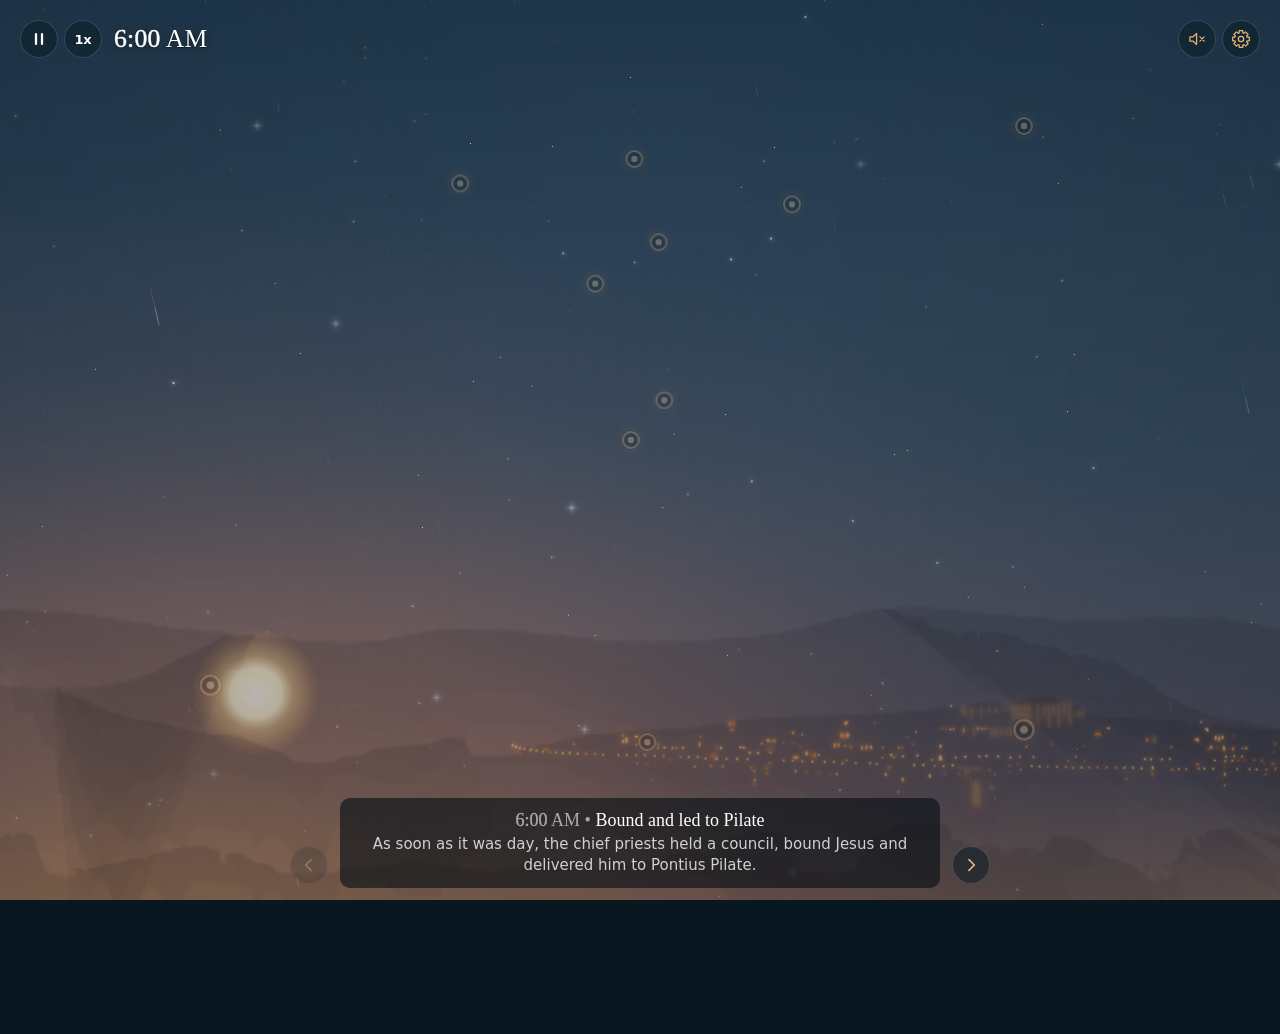
==== commit 04f1ea2b: "10x clock speed, a "Tap to Listen" hint, and caption dots only when cut off Co-Authored-By: Claude O" ====
--- a/index.html
+++ b/index.html
@@ -319,7 +319,7 @@
 					<path d="M3.5 3.5v5h5" />
 				</svg>
 			</button>
-			<!-- How fast the clock runs: each click steps through 1x, 1.5x, 2x, 5x. -->
+			<!-- How fast the clock runs: each click steps through 1x, 1.5x, 2x, 5x, 10x. -->
 			<button
 				class="clock-speed"
 				type="button"
@@ -395,6 +395,9 @@
 			</svg>
 		</button>
 
+		<!-- Shown once a visitor has spent a while in the scene without sound. -->
+		<p class="sound-hint" role="status" hidden>Tap to Listen</p>
+
 		<button
 			id="settings-button"
 			class="settings-button"
--- a/styles.css
+++ b/styles.css
@@ -287,7 +287,13 @@
    clouds land exactly where a full-size layer would put them, with a fraction
    of the GPU memory. Each layer's top and bottom fade is baked into its
    image: a CSS mask here was a second full-size GPU layer per cloud in
-   Chrome. */
+   Chrome.
+
+   Each drifts exactly one width of its repeating image (its height times
+   the image's width over height), so when the drift starts over the clouds
+   are where they began and the loop has no seam; a shorter drift made them
+   jump back each time round. --cloud-speed is that whole width's crossing,
+   at the speed the layer always had. */
 .storm-cloud__texture {
 	display: block;
 	position: absolute;
@@ -313,8 +319,8 @@
 	--cloud-bottom: calc(var(--cloud-frame) * 0.74);
 	--cloud-image-height: 110dvh;
 	--cloud-y: 0dvh;
-	--cloud-drift: -13vw;
-	--cloud-speed: 450s;
+	--cloud-drift: calc(var(--cloud-image-height) * -1536 / 768);
+	--cloud-speed: 4760s;
 	--color-grade: brightness(62%) contrast(116%) sepia(16%) saturate(80%)
 		hue-rotate(154deg);
 	z-index: 2;
@@ -326,8 +332,8 @@
 	--cloud-bottom: calc(var(--cloud-frame) * 0.66);
 	--cloud-image-height: 55dvh;
 	--cloud-y: 5dvh;
-	--cloud-drift: -15vw;
-	--cloud-speed: 360s;
+	--cloud-drift: calc(var(--cloud-image-height) * -1280 / 455);
+	--cloud-speed: 2320s;
 	--color-grade: brightness(54%) contrast(116%) saturate(48%)
 		hue-rotate(158deg);
 	z-index: 4;
@@ -339,8 +345,8 @@
 	--cloud-bottom: calc(var(--cloud-frame) * 0.7);
 	--cloud-image-height: 88dvh;
 	--cloud-y: -2dvh;
-	--cloud-drift: -12vw;
-	--cloud-speed: 286s;
+	--cloud-drift: calc(var(--cloud-image-height) * -1);
+	--cloud-speed: 1311s;
 	--color-grade: brightness(64%) contrast(116%) sepia(12%) saturate(70%)
 		hue-rotate(150deg);
 	z-index: 8;
@@ -353,8 +359,8 @@
 	--cloud-bottom: calc(var(--cloud-frame) * 0.49);
 	--cloud-image-height: 64dvh;
 	--cloud-y: 16dvh;
-	--cloud-drift: -11vw;
-	--cloud-speed: 247s;
+	--cloud-drift: calc(var(--cloud-image-height) * -1);
+	--cloud-speed: 898s;
 	--color-grade: brightness(56%) contrast(118%) sepia(10%) saturate(64%)
 		hue-rotate(154deg);
 	z-index: 12;
@@ -367,8 +373,8 @@
 	--cloud-bottom: calc(var(--cloud-frame) * 0.7);
 	--cloud-image-height: 25dvh;
 	--cloud-y: 58dvh;
-	--cloud-drift: -10vw;
-	--cloud-speed: 226s;
+	--cloud-drift: calc(var(--cloud-image-height) * -1280 / 455);
+	--cloud-speed: 993s;
 	--color-grade: brightness(72%) contrast(108%) saturate(52%)
 		hue-rotate(154deg);
 	z-index: 24;
@@ -380,8 +386,8 @@
 	--cloud-bottom: calc(var(--cloud-frame) * 0.62);
 	--cloud-image-height: 46dvh;
 	--cloud-y: 9dvh;
-	--cloud-drift: -16vw;
-	--cloud-speed: 90s;
+	--cloud-drift: calc(var(--cloud-image-height) * -1280 / 455);
+	--cloud-speed: 455s;
 	--color-grade: brightness(50%) contrast(120%) saturate(45%)
 		hue-rotate(160deg);
 	z-index: 35;
@@ -1647,6 +1653,53 @@
 	display: none;
 }
 
+/* The hint that the scene has sound: a small bubble just under the speaker,
+   its point aimed at it, fading in and out (js/sound.js). */
+.sound-hint {
+	position: fixed;
+	top: calc(max(20px, env(safe-area-inset-top)) + 38px + 12px);
+	right: max(20px, env(safe-area-inset-right));
+	z-index: 90;
+	max-width: 280px;
+	padding: 9px 13px;
+	overflow: visible; /* the page clips by default; this lets the point show */
+	border: 1px solid rgba(231, 180, 119, 0.45);
+	border-radius: 10px;
+	/* Solid, the same as its point, so the two join without a seam. */
+	background: rgb(12, 28, 37);
+	color: white;
+	font:
+		500 var(--text-body)/1.35 Georgia,
+		"Times New Roman",
+		serif;
+	text-align: left;
+	opacity: 0;
+	translate: 0 -6px;
+	pointer-events: none;
+	transition:
+		opacity 600ms ease,
+		translate 600ms ease;
+}
+
+.sound-hint.is-shown {
+	opacity: 1;
+	translate: 0 0;
+}
+
+/* The point, under the middle of the speaker button. */
+.sound-hint::before {
+	content: "";
+	position: absolute;
+	top: -6px;
+	right: calc(44px + 19px - 6px);
+	width: 10px;
+	height: 10px;
+	border-top: 1px solid rgba(231, 180, 119, 0.45);
+	border-left: 1px solid rgba(231, 180, 119, 0.45);
+	background: rgb(12, 28, 37);
+	rotate: 45deg;
+}
+
 /* Top left: a pause/play button the same size as the settings gear, then
    the time in plain white text. */
 .clock-bar {
@@ -1825,7 +1878,7 @@
 }
 
 /* Folded (a few seconds after each event, or a click elsewhere): one line,
-   cut off with an ellipsis. */
+   cut off with an ellipsis only when the title doesn't fit. */
 .caption.is-folded .caption-content {
 	flex-direction: row;
 	justify-content: center;
@@ -1836,12 +1889,6 @@
 	min-width: 0;
 	white-space: nowrap;
 	text-overflow: ellipsis;
-}
-
-/* Always ends in "...", even when the whole title fits (when it doesn't,
-   this is cut off and the ellipsis above shows instead). */
-.caption.is-folded .caption-title::after {
-	content: "…";
 }
 
 .caption.is-folded .caption-text {
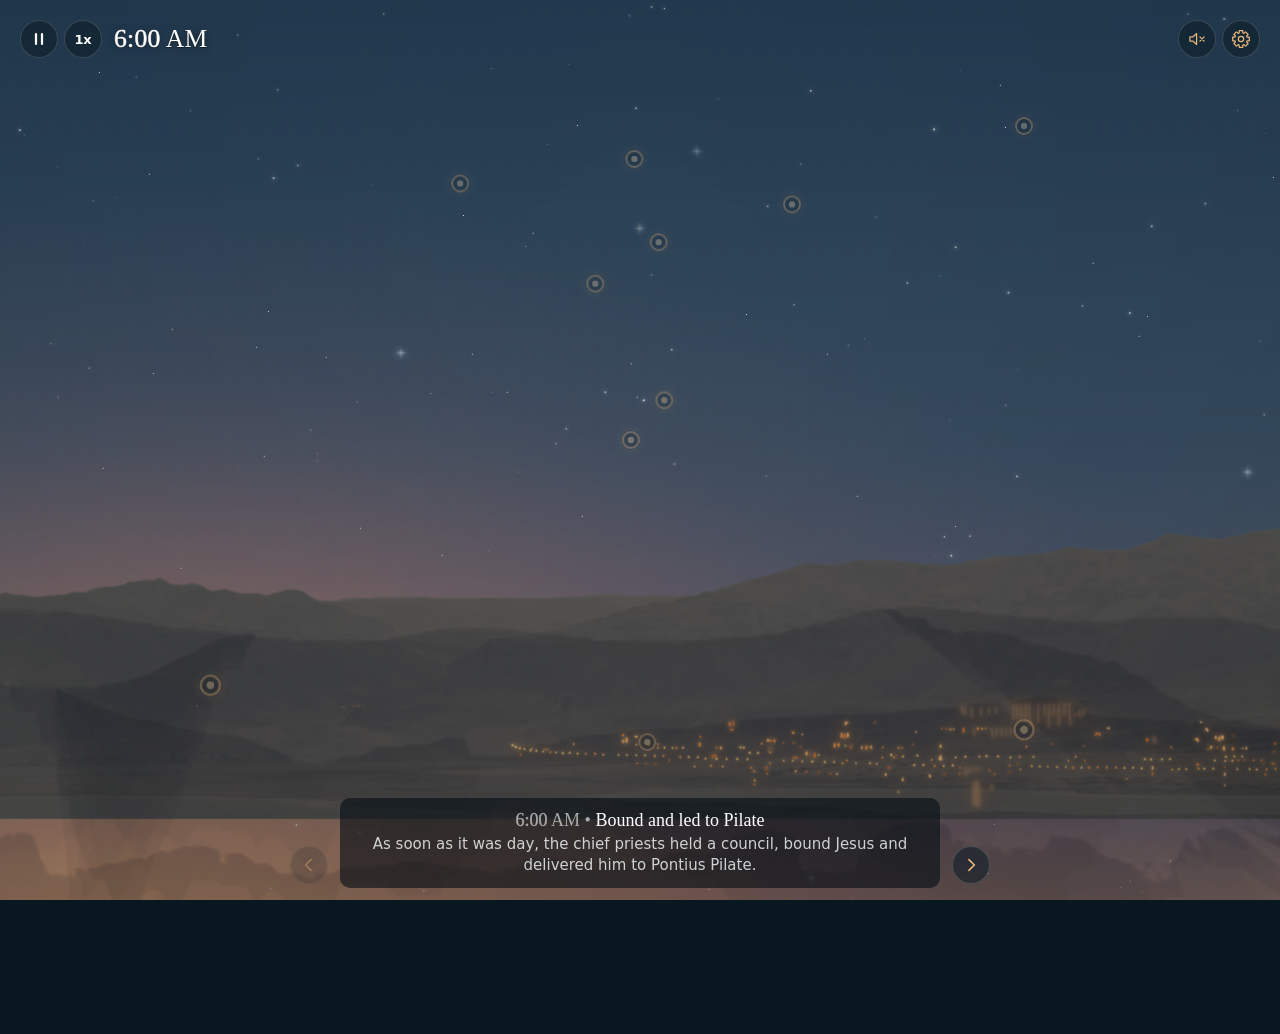
==== commit a27e63ca: "Phones start on High too; lower only when truly needed Co-Authored-By: Claude Opus 5.5 <noreply@anth" ====
--- a/index.html
+++ b/index.html
@@ -17,10 +17,6 @@
 			(() => {
 				const root = document.documentElement;
 				const phone = matchMedia("(max-width: 900px)");
-				// Only actual touch phones count; a narrow desktop window doesn't.
-				const touchPhone = matchMedia(
-					"(max-width: 900px) and (pointer: coarse)",
-				);
 				const connection = navigator.connection; // Chromium only
 				const memory = navigator.deviceMemory ?? 8; // GB; Chromium only
 				// A level picked in the settings, which sticks; otherwise a
@@ -42,9 +38,7 @@
 							? ["low", "data saver is on"]
 							: memory <= 2
 								? ["low", `${memory}GB memory`]
-								: touchPhone.matches
-									? ["medium", "phone"]
-									: ["high", "fast device and connection"];
+								: ["high", "fast enough device"];
 				root.dataset.quality = quality;
 				root.dataset.qualityReason = reason;
 				if (chosen) root.dataset.qualityChosen = "";
--- a/styles.css
+++ b/styles.css
@@ -2052,6 +2052,14 @@
 		height: 38px;
 	}
 
+	/* The time centred at the top, between the buttons on either side. */
+	.clock-time {
+		position: fixed;
+		top: calc(max(20px, env(safe-area-inset-top)) + 19px);
+		left: 50%;
+		translate: -50% -50%;
+	}
+
 	.clock-speed {
 		font-size: 13px;
 	}
@@ -2538,8 +2546,10 @@
 	display: none;
 }
 
-/* Quality levels (data-quality on <html>): high is the full scene, medium is
-   the lighter phone scene, low drops the most expensive layers and glows. */
+/* Quality levels (data-quality on <html>): high is the full scene (where
+   every device starts), medium is lighter, low drops the most expensive
+   layers and glows. Lower levels come only from a slow connection or frame
+   rate, little memory, data saver, or a choice in the settings. */
 :root:not([data-quality="high"]) {
 	.storm-cloud--midband,
 	.storm-cloud--lower {
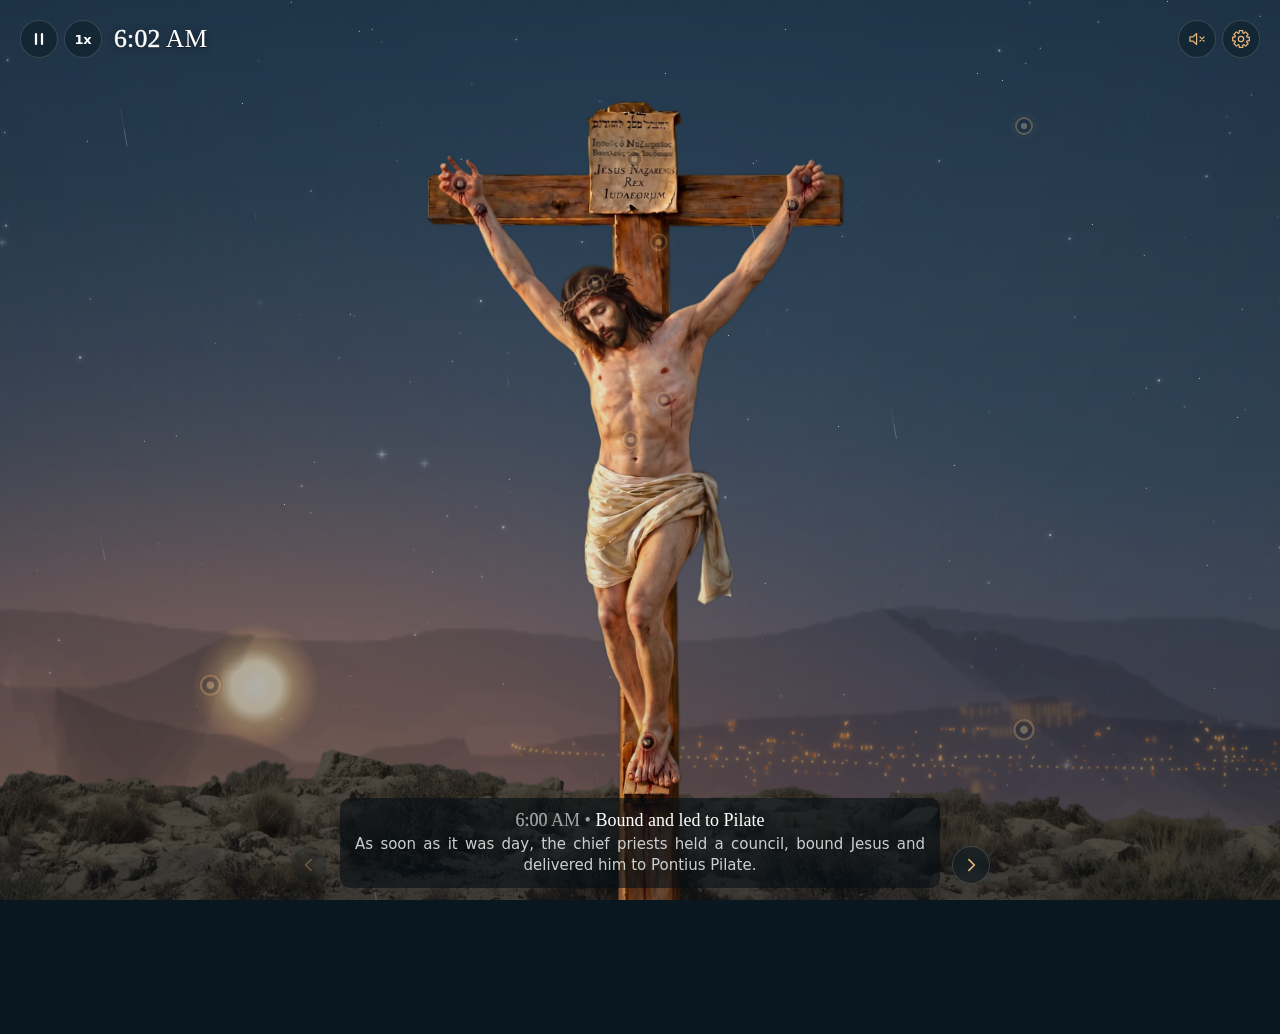
==== commit 2ec090b9: "Event list and cards: close buttons, a fixed fit, justified text, phone edges The event list closes " ====
--- a/index.html
+++ b/index.html
@@ -364,6 +364,15 @@
 				</svg>
 			</button>
 			<div id="timeline" class="timeline" hidden>
+				<button
+					class="teaching-close timeline-close"
+					type="button"
+					aria-label="Close the list of events"
+				>
+					<svg viewBox="0 0 24 24" aria-hidden="true">
+						<path d="M6 6l12 12M18 6 6 18" />
+					</svg>
+				</button>
 				<p class="timeline-note">
 					Mark gives the third, sixth and ninth hours (9 AM, noon and
 					3 PM); the other times are approximate.
--- a/styles.css
+++ b/styles.css
@@ -40,10 +40,14 @@
 	--text-label: 1.125rem;
 	--text-body: 0.9375rem;
 	--text-eyebrow: 0.75rem;
+	/* How far the buttons, time and caption sit from the screen's edges;
+	   on phones, the same as the caption's gap to its arrows. */
+	--edge-gap: 20px;
 }
 
 @media (max-width: 600px) {
 	:root {
+		--edge-gap: 12px;
 		--text-title: 1.9rem;
 		--text-clock: 1.6rem;
 	}
@@ -1305,8 +1309,8 @@
 /* Settings: a gear in the top-right corner opens a panel of live controls. */
 .settings-button {
 	position: fixed;
-	top: max(20px, env(safe-area-inset-top));
-	right: max(20px, env(safe-area-inset-right));
+	top: max(var(--edge-gap), env(safe-area-inset-top));
+	right: max(var(--edge-gap), env(safe-area-inset-right));
 	z-index: 90;
 	display: grid;
 	place-items: center;
@@ -1352,8 +1356,8 @@
    the gear and the caption visible (js/settings-panel.js keeps it above the caption). */
 .settings {
 	position: fixed;
-	inset: calc(max(20px, env(safe-area-inset-top)) + 88px)
-		max(20px, env(safe-area-inset-right)) auto auto;
+	inset: calc(max(var(--edge-gap), env(safe-area-inset-top)) + 88px)
+		max(var(--edge-gap), env(safe-area-inset-right)) auto auto;
 	z-index: 85;
 	width: min(580px, calc(100vw - 40px));
 	max-height: calc(100dvh - 140px);
@@ -1592,7 +1596,8 @@
 /* Phones: the panel fills the screen. */
 @media (max-width: 600px) {
 	.settings {
-		inset: calc(max(20px, env(safe-area-inset-top)) + 48px) 12px auto;
+		inset: calc(max(var(--edge-gap), env(safe-area-inset-top)) + 48px) 12px
+			auto;
 		width: auto;
 		border-radius: 20px;
 	}
@@ -1624,8 +1629,8 @@
    speed button is to pause/play. */
 .sound-toggle {
 	position: fixed;
-	top: max(20px, env(safe-area-inset-top));
-	right: calc(max(20px, env(safe-area-inset-right)) + 44px);
+	top: max(var(--edge-gap), env(safe-area-inset-top));
+	right: calc(max(var(--edge-gap), env(safe-area-inset-right)) + 44px);
 	z-index: 90;
 	display: grid;
 	place-items: center;
@@ -1657,8 +1662,8 @@
    its point aimed at it, fading in and out (js/sound.js). */
 .sound-hint {
 	position: fixed;
-	top: calc(max(20px, env(safe-area-inset-top)) + 38px + 12px);
-	right: max(20px, env(safe-area-inset-right));
+	top: calc(max(var(--edge-gap), env(safe-area-inset-top)) + 38px + 12px);
+	right: max(var(--edge-gap), env(safe-area-inset-right));
 	z-index: 90;
 	max-width: 280px;
 	padding: 9px 13px;
@@ -1705,7 +1710,7 @@
 .clock-bar {
 	/* The button sits as far from the corner as the gear does from its
 	   corner, and the time as far again from the button. */
-	--edge: 20px;
+	--edge: var(--edge-gap);
 	position: fixed;
 	top: max(var(--edge), env(safe-area-inset-top));
 	left: max(var(--edge), env(safe-area-inset-left));
@@ -1907,6 +1912,9 @@
 		500 var(--text-body)/1.4 system-ui,
 		sans-serif;
 	text-wrap: pretty;
+	text-align: justify;
+	text-align-last: center;
+	hyphens: auto;
 }
 
 /* Round buttons of their own, beside the caption box. */
@@ -1954,7 +1962,9 @@
 	left: 0;
 	width: 100%;
 	box-sizing: border-box;
-	padding: 22px 16px 16px;
+	--pad-top: 22px;
+	--pad-right: 16px;
+	padding: var(--pad-top) var(--pad-right) 16px;
 	border: 1px solid rgba(255, 255, 255, 0.18);
 	border-radius: 24px;
 	background: linear-gradient(
@@ -1972,6 +1982,8 @@
 	display: none;
 }
 
+/* The list's close button (styled like the cards'), staying in the top
+   corner as the list scrolls. */
 .timeline * {
 	overflow: visible;
 }
@@ -1982,6 +1994,8 @@
 	font:
 		500 var(--text-body)/1.45 system-ui,
 		sans-serif;
+	text-align: justify;
+	hyphens: auto;
 }
 
 .timeline-events {
@@ -2036,6 +2050,8 @@
 	font:
 		500 var(--text-body)/1.5 system-ui,
 		sans-serif;
+	text-align: justify;
+	hyphens: auto;
 }
 
 .timeline-event-references {
@@ -2055,7 +2071,7 @@
 	/* The time centred at the top, between the buttons on either side. */
 	.clock-time {
 		position: fixed;
-		top: calc(max(20px, env(safe-area-inset-top)) + 19px);
+		top: calc(max(var(--edge-gap), env(safe-area-inset-top)) + 19px);
 		left: 50%;
 		translate: -50% -50%;
 	}
@@ -2076,9 +2092,9 @@
 
 	/* As far from the bottom and sides as the top buttons are from theirs. */
 	.caption {
-		bottom: max(20px, env(safe-area-inset-bottom));
+		bottom: max(var(--edge-gap), env(safe-area-inset-bottom));
 		gap: 12px; /* like the time from the pause button */
-		width: calc(100vw - 40px);
+		width: calc(100vw - 2 * var(--edge-gap));
 	}
 
 	.caption-content {
@@ -2102,7 +2118,9 @@
 	}
 
 	.timeline {
-		padding: 16px 8px 8px;
+		--pad-top: 16px;
+		--pad-right: 8px;
+		padding: var(--pad-top) var(--pad-right) 8px;
 		border-radius: 20px;
 	}
 
@@ -2271,8 +2289,8 @@
 	}
 
 	.settings {
-		inset: calc(max(20px, env(safe-area-inset-top)) + 48px)
-			max(20px, env(safe-area-inset-right)) auto auto;
+		inset: calc(max(var(--edge-gap), env(safe-area-inset-top)) + 48px)
+			max(var(--edge-gap), env(safe-area-inset-right)) auto auto;
 		width: min(440px, calc(100vw - 40px));
 		max-height: calc(100dvh - 88px);
 		border-radius: 12px;
@@ -2403,7 +2421,9 @@
 
 	.timeline {
 		bottom: calc(100% + 5px);
-		padding: 11px 8px 8px;
+		--pad-top: 11px;
+		--pad-right: 8px;
+		padding: var(--pad-top) var(--pad-right) 8px;
 		border-radius: 12px;
 		box-shadow: 0 12px 35px rgba(0, 0, 0, 0.42);
 	}
@@ -2769,7 +2789,9 @@
 /* Its contents scroll inside it. */
 .teaching-body {
 	min-height: 0;
-	padding: 18px 20px 20px;
+	--pad-top: 18px;
+	--pad-right: 20px;
+	padding: var(--pad-top) var(--pad-right) 20px;
 	overflow-y: auto;
 	overscroll-behavior: contain;
 	border-radius: inherit;
@@ -2813,7 +2835,17 @@
 	place-items: center;
 	width: 32px;
 	height: 32px;
-	margin: -6px -8px 0 8px;
+	/* Centred on a card's title line (17px down), and as far in from the
+	   right, in the cards and the list alike, staying there as they scroll.
+	   Sticky is measured inside the box's padding, so that comes off. */
+	--close-top: 17px;
+	--close-right: 17px;
+	position: sticky;
+	top: calc(var(--close-top) - var(--pad-top));
+	z-index: 1;
+	/* Text beside it keeps the same gap as the button keeps from the edge. */
+	margin: calc(var(--close-top) - var(--pad-top))
+		calc(var(--close-right) - var(--pad-right)) 0 var(--close-right);
 	padding: 0;
 	border-radius: 50%;
 	color: #e7b477;
@@ -2854,7 +2886,9 @@
 }
 
 .teaching-title {
-	margin: 0 0 8px;
+	/* Room under it as wide as the close button's gap above, so the button
+	   sits centred between the edge and the text. */
+	margin: 0 0 14px;
 	font:
 		500 calc(var(--text-title) * 0.72) / 1.2 Georgia,
 		"Times New Roman",
@@ -2867,6 +2901,8 @@
 	font:
 		500 var(--text-body)/1.5 system-ui,
 		sans-serif;
+	text-align: justify;
+	hyphens: auto;
 }
 
 /* Each scripture like the loading screen's verse: the words, then the
@@ -2901,11 +2937,13 @@
 /* Phones: across the screen, under the time. */
 @media (max-width: 600px) {
 	.teaching {
-		top: calc(max(20px, env(safe-area-inset-top)) + 54px);
+		top: calc(max(var(--edge-gap), env(safe-area-inset-top)) + 54px);
 		left: 20px;
 		width: auto;
 		right: 20px;
-		max-height: calc(100dvh - max(20px, env(safe-area-inset-top)) - 74px);
+		max-height: calc(
+			100dvh - max(var(--edge-gap), env(safe-area-inset-top)) - 74px
+		);
 		border-radius: 16px;
 	}
 
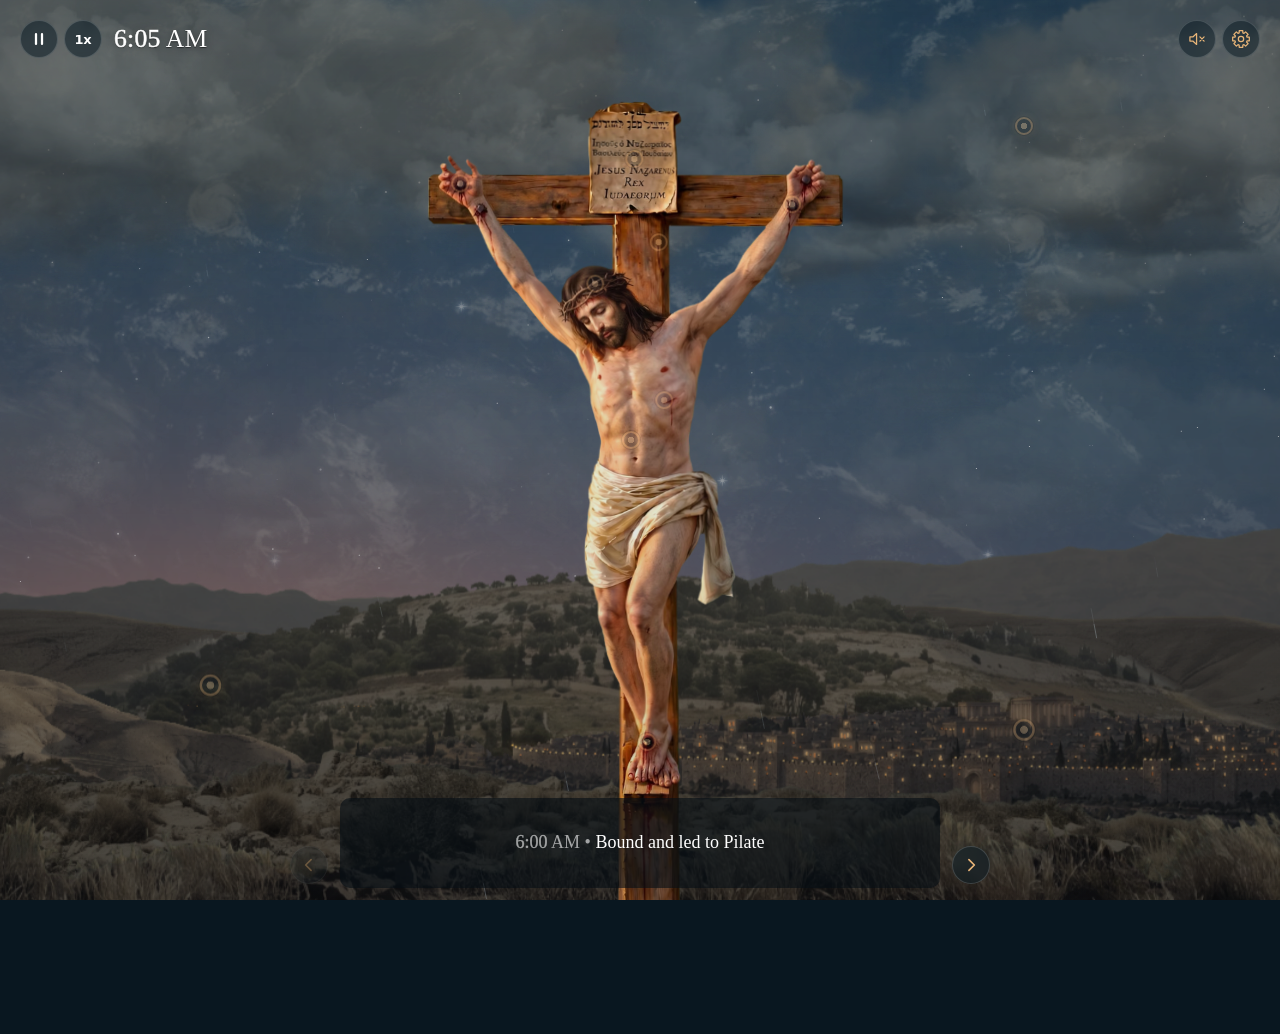
==== commit 5f42d7a8: "Polish: close buttons, list spacing, caption text and the settings footer 36px close buttons centred" ====
--- a/index.html
+++ b/index.html
@@ -578,17 +578,8 @@
 						<dl class="settings-details"></dl>
 					</section>
 
-					<section class="settings-group">
-						<a
-							class="settings-link"
-							href="https://github.com/parkerhemming/closer-to-christ"
-							target="_blank"
-							rel="noopener"
-							>View on GitHub →</a
-						>
-					</section>
-
-					<!-- The mark from the footer of hemm.ing, Parker Hemming's portfolio. -->
+					<!-- The mark from the footer of hemm.ing, Parker Hemming's portfolio, and
+					     the link to the code, centred together. -->
 					<footer class="settings-maker">
 						<a
 							class="maker-mark"
@@ -610,6 +601,13 @@
 								LLC
 							</span>
 						</a>
+						<a
+							class="settings-link"
+							href="https://github.com/parkerhemming/closer-to-christ"
+							target="_blank"
+							rel="noopener"
+							>View on GitHub →</a
+						>
 					</footer>
 				</div>
 			</form>
--- a/styles.css
+++ b/styles.css
@@ -43,6 +43,8 @@
 	/* How far the buttons, time and caption sit from the screen's edges;
 	   on phones, the same as the caption's gap to its arrows. */
 	--edge-gap: 20px;
+	/* Between neighbouring round buttons at the top. */
+	--button-gap: 6px;
 }
 
 @media (max-width: 600px) {
@@ -1630,7 +1632,10 @@
 .sound-toggle {
 	position: fixed;
 	top: max(var(--edge-gap), env(safe-area-inset-top));
-	right: calc(max(var(--edge-gap), env(safe-area-inset-right)) + 44px);
+	right: calc(
+		max(var(--edge-gap), env(safe-area-inset-right)) + 38px +
+			var(--button-gap)
+	);
 	z-index: 90;
 	display: grid;
 	place-items: center;
@@ -1696,7 +1701,7 @@
 	content: "";
 	position: absolute;
 	top: -6px;
-	right: calc(44px + 19px - 6px);
+	right: calc(38px + var(--button-gap) + 19px - 6px);
 	width: 10px;
 	height: 10px;
 	border-top: 1px solid rgba(231, 180, 119, 0.45);
@@ -1775,7 +1780,8 @@
 
 /* Close beside pause/play: half the gap the time keeps from them. */
 .clock-speed {
-	margin-left: -6px;
+	/* --button-gap from pause/play (the bar's own gap is 12px). */
+	margin-left: calc(var(--button-gap) - 12px);
 	font:
 		600 26px/1 system-ui,
 		sans-serif;
@@ -1912,9 +1918,6 @@
 		500 var(--text-body)/1.4 system-ui,
 		sans-serif;
 	text-wrap: pretty;
-	text-align: justify;
-	text-align-last: center;
-	hyphens: auto;
 }
 
 /* Round buttons of their own, beside the caption box. */
@@ -1958,7 +1961,8 @@
    it. js/timeline.js sets its height to the space above. */
 .timeline {
 	position: absolute;
-	bottom: calc(100% + 10px);
+	/* As far above the caption as the controls are from the screen's edge. */
+	bottom: calc(100% + var(--edge-gap));
 	left: 0;
 	width: 100%;
 	box-sizing: border-box;
@@ -1989,6 +1993,7 @@
 }
 
 .timeline-note {
+	max-width: 71%; /* ends a little short of three quarters across, well short of the events below */
 	padding: 0 18px 14px;
 	color: rgba(235, 240, 239, 0.55);
 	font:
@@ -2160,8 +2165,20 @@
    it, styled as in the footer of hemm.ing (linking to the portfolio). */
 .settings-maker {
 	display: flex;
-	justify-content: center;
-	padding: 9px 0 41px;
+	flex-direction: column;
+	align-items: center;
+	gap: 14px;
+	/* 40px from the line to the mark, and from the link to the panel's
+	   bottom edge (the panel adds 21px of its own below). */
+	padding: 37px 0 19px;
+	border-top: 1px solid rgba(255, 255, 255, 0.08); /* like the groups' */
+}
+
+/* The panel's own padding below is larger on phones. */
+@media (max-width: 600px) {
+	.settings-maker {
+		padding-bottom: 13px;
+	}
 }
 
 .maker-mark {
@@ -2218,7 +2235,6 @@
 
 /* The project's code and README, at the bottom of the panel. */
 .settings-link {
-	align-self: flex-start;
 	color: #e7b477;
 	font:
 		600 var(--text-body)/1.4 system-ui,
@@ -2420,7 +2436,6 @@
 	}
 
 	.timeline {
-		bottom: calc(100% + 5px);
 		--pad-top: 11px;
 		--pad-right: 8px;
 		padding: var(--pad-top) var(--pad-right) 8px;
@@ -2833,13 +2848,13 @@
 	float: right;
 	display: grid;
 	place-items: center;
-	width: 32px;
-	height: 32px;
-	/* Centred on a card's title line (17px down), and as far in from the
+	width: 36px;
+	height: 36px;
+	/* Centred on a card's title line (15px down), and as far in from the
 	   right, in the cards and the list alike, staying there as they scroll.
 	   Sticky is measured inside the box's padding, so that comes off. */
-	--close-top: 17px;
-	--close-right: 17px;
+	--close-top: 15px;
+	--close-right: 15px;
 	position: sticky;
 	top: calc(var(--close-top) - var(--pad-top));
 	z-index: 1;
@@ -2853,8 +2868,8 @@
 }
 
 .teaching-close svg {
-	width: 18px;
-	height: 18px;
+	width: 20px;
+	height: 20px;
 	fill: none;
 	stroke: currentColor;
 	stroke-width: 2;
@@ -2886,9 +2901,10 @@
 }
 
 .teaching-title {
-	/* Room under it as wide as the close button's gap above, so the button
-	   sits centred between the edge and the text. */
-	margin: 0 0 14px;
+	/* Its line is centred on the close button; the room under it sets the
+	   text low enough that the button looks centred between the edge and
+	   the text. */
+	margin: 2px 0 16px;
 	font:
 		500 calc(var(--text-title) * 0.72) / 1.2 Georgia,
 		"Times New Roman",
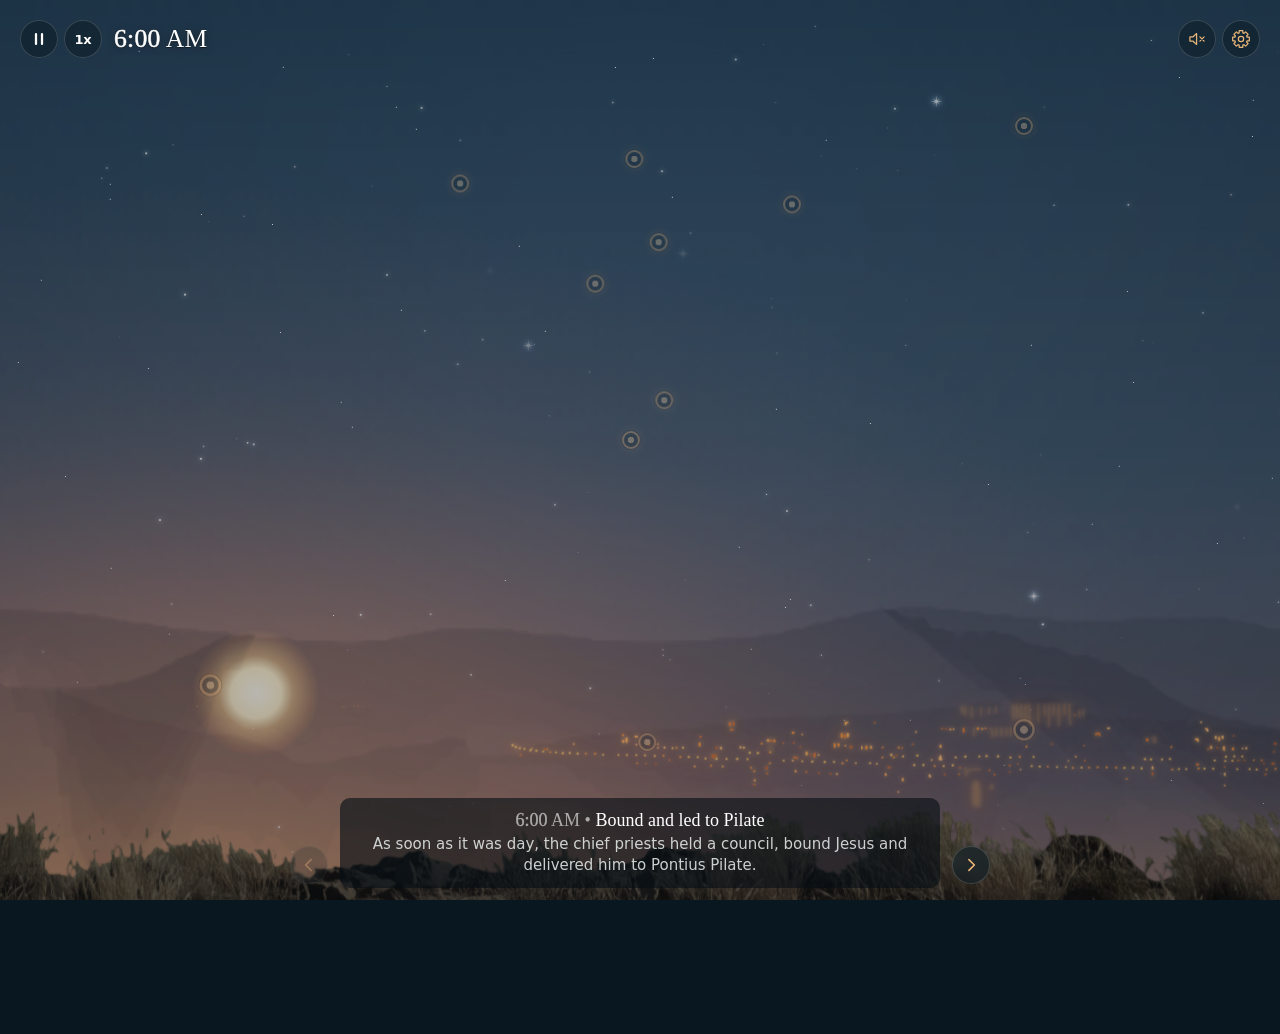
==== commit 5f3f57e0: "Markers dim on touch screens and light up on taps; a GitHub hint at 3:00 - On touch screens the mark" ====
--- a/index.html
+++ b/index.html
@@ -401,6 +401,17 @@
 		<!-- Shown once a visitor has spent a while in the scene without sound. -->
 		<p class="sound-hint" role="status" hidden>Tap to Listen</p>
 
+		<!-- Shown once 3:00 has come and the quake has passed (settings-panel.js). -->
+		<p class="sound-hint github-hint" role="status" hidden>
+			See how this was made on
+			<a
+				href="https://github.com/parkerhemming/closer-to-christ"
+				target="_blank"
+				rel="noopener"
+				>GitHub</a
+			>
+		</p>
+
 		<button
 			id="settings-button"
 			class="settings-button"
--- a/styles.css
+++ b/styles.css
@@ -194,6 +194,7 @@
 		);
 		filter: drop-shadow(0 0 3px rgba(218, 239, 255, 0.76));
 		pointer-events: none;
+		opacity: 0; /* only the animation shows it */
 		transform-origin: right center;
 		animation: shooting-star var(--shooting-duration) ease-out forwards;
 		will-change: transform, opacity;
@@ -626,7 +627,7 @@
 .scenery {
 	position: absolute;
 	left: 50%;
-	width: 100%;
+	width: var(--width, 100%);
 	height: var(--height);
 	bottom: var(--bottom);
 	z-index: var(--stack-order);
@@ -684,7 +685,7 @@
 	--stack-order: 38;
 	--bottom: -8dvh;
 	--height: 38dvh;
-	--texture: url("./assets/olives-v2.avif");
+	--texture: url("./assets/olives-v3.avif");
 	--color-grade: brightness(35%) saturate(85%) contrast(90%) sepia(6%);
 }
 
@@ -699,6 +700,22 @@
 	--height: 40.688dvh;
 	--texture: url("./assets/hills-v5.avif");
 	--color-grade: brightness(30%) saturate(60%) contrast(84%) sepia(6%);
+}
+
+/* On phones and small tablets the hills sit a little lower and the
+   mountains beyond them a little higher, so more of the far horizon shows. */
+@media (max-width: 900px) {
+	:is(.scenery[data-scenery="far-mountains"], .land-wind--far) {
+		--bottom: 12dvh;
+	}
+
+	:is(
+		.scenery[data-scenery="distant-hills"],
+		.land-wind--hills,
+		.land-shadow--hills
+	) {
+		--bottom: -16.4dvh;
+	}
 }
 
 /* The two near layers are cut-out images with their own skylines; the
@@ -743,11 +760,29 @@
 	.scene-markers--city
 ) {
 	--stack-order: 39;
-	--bottom: clamp(-14dvh, calc(16dvh - 14vw), 8dvh);
+	/* As wide as the screen, but never less than about the screen's height:
+	   on narrow screens (phones, a narrowed window) it stops shrinking, its
+	   ends cut off, rather than sinking behind the land in front. */
+	--city-width: max(100vw, 106dvh);
+	--width: var(--city-width);
+	/* The bigger it is beyond the screen's width, the lower it sits, so it
+	   stays on the ridge rather than floating. */
+	--bottom: calc(
+		clamp(-14dvh, calc(16dvh - 14vw), 8dvh) - (var(--city-width) - 100vw) *
+			0.1
+	);
+	/* The city's marker (js/teachings.js): three quarters across, or nearer
+	   the middle when that would come within 110px (17% on narrow phones,
+	   so it stays clear of the cross) of the screen's right edge, allowing
+	   for the parallax's enlargement. */
+	--city-marker-left: min(
+		75%,
+		calc(50% + 50vw / var(--parallax-overscan) - min(110px, 17vw))
+	);
 	/* Exactly the image's height (it's sized by width, anchored at the
 	   bottom): a taller box was mostly empty but still took four large
 	   GPU layers (the city, its shadow, its lights' box and its marker). */
-	--height: calc(100vw * 708 / 4096);
+	--height: calc(var(--city-width) * 708 / 4096);
 	--texture: url("./assets/jerusalem-v7.avif");
 	--texture-size: 100% auto;
 	/* Warm like the hills behind it (it was greyed out before). */
@@ -776,7 +811,7 @@
 	left: 50%;
 	bottom: var(--bottom);
 	z-index: var(--stack-order);
-	width: 100%;
+	width: var(--width, 100%);
 	height: var(--height);
 	transform: translateX(-50%) scale(var(--parallax-overscan));
 	transform-origin: center bottom;
@@ -975,7 +1010,7 @@
 	transform: translateX(-51.77%) rotate(0.5deg);
 	transform-origin: center center;
 	filter: drop-shadow(0 0 1px rgba(24, 14, 10, 0.42))
-		brightness(var(--figure-light, 1));
+		brightness(var(--figure-light, 1)) saturate(var(--figure-saturation, 1));
 }
 
 /* The figure's markers lie over it, turning and moving with it. */
@@ -1710,6 +1745,22 @@
 	rotate: 45deg;
 }
 
+/* The same bubble under the gear, pointing at it, with a link to GitHub. */
+.github-hint {
+	&.is-shown {
+		pointer-events: auto;
+	}
+
+	&::before {
+		right: calc(19px - 6px);
+	}
+
+	a {
+		color: #e7b477;
+		text-underline-offset: 3px;
+	}
+}
+
 /* Top left: a pause/play button the same size as the settings gear, then
    the time in plain white text. */
 .clock-bar {
@@ -2527,7 +2578,7 @@
 	}
 
 	.scenery[data-scenery="olives"] {
-		--texture: url("./assets/mobile/olives-v2.avif");
+		--texture: url("./assets/mobile/olives-v3.avif");
 	}
 
 	.scenery[data-scenery="distant-jerusalem"] {
@@ -2670,10 +2721,16 @@
 	opacity: 1;
 }
 
-/* Touch screens can't come near first, so they're a little brighter. */
+/* Touch screens can't come near first: they light up for a few seconds when
+   the scene first shows and after each tap, then dim (js/markers.js). */
 @media (hover: none) {
 	.marker {
-		opacity: 0.65;
+		transition: opacity 800ms ease;
+	}
+
+	:root[data-markers-lit] .marker {
+		opacity: 1;
+		transition-duration: 200ms;
 	}
 }
 
@@ -2762,7 +2819,7 @@
 	letter-spacing: 0.02em;
 	white-space: nowrap;
 	opacity: 0;
-	translate: -50% 4px;
+	translate: calc(-50% + var(--nudge, 0px)) 4px; /* --nudge: js/markers.js */
 	pointer-events: none;
 	transition:
 		opacity 150ms ease,
@@ -2771,7 +2828,7 @@
 
 .marker:is(:hover, :focus-visible):not([aria-expanded="true"]) .marker-label {
 	opacity: 1;
-	translate: -50% 0;
+	translate: calc(-50% + var(--nudge, 0px)) 0;
 }
 
 @media (prefers-reduced-motion: reduce) {
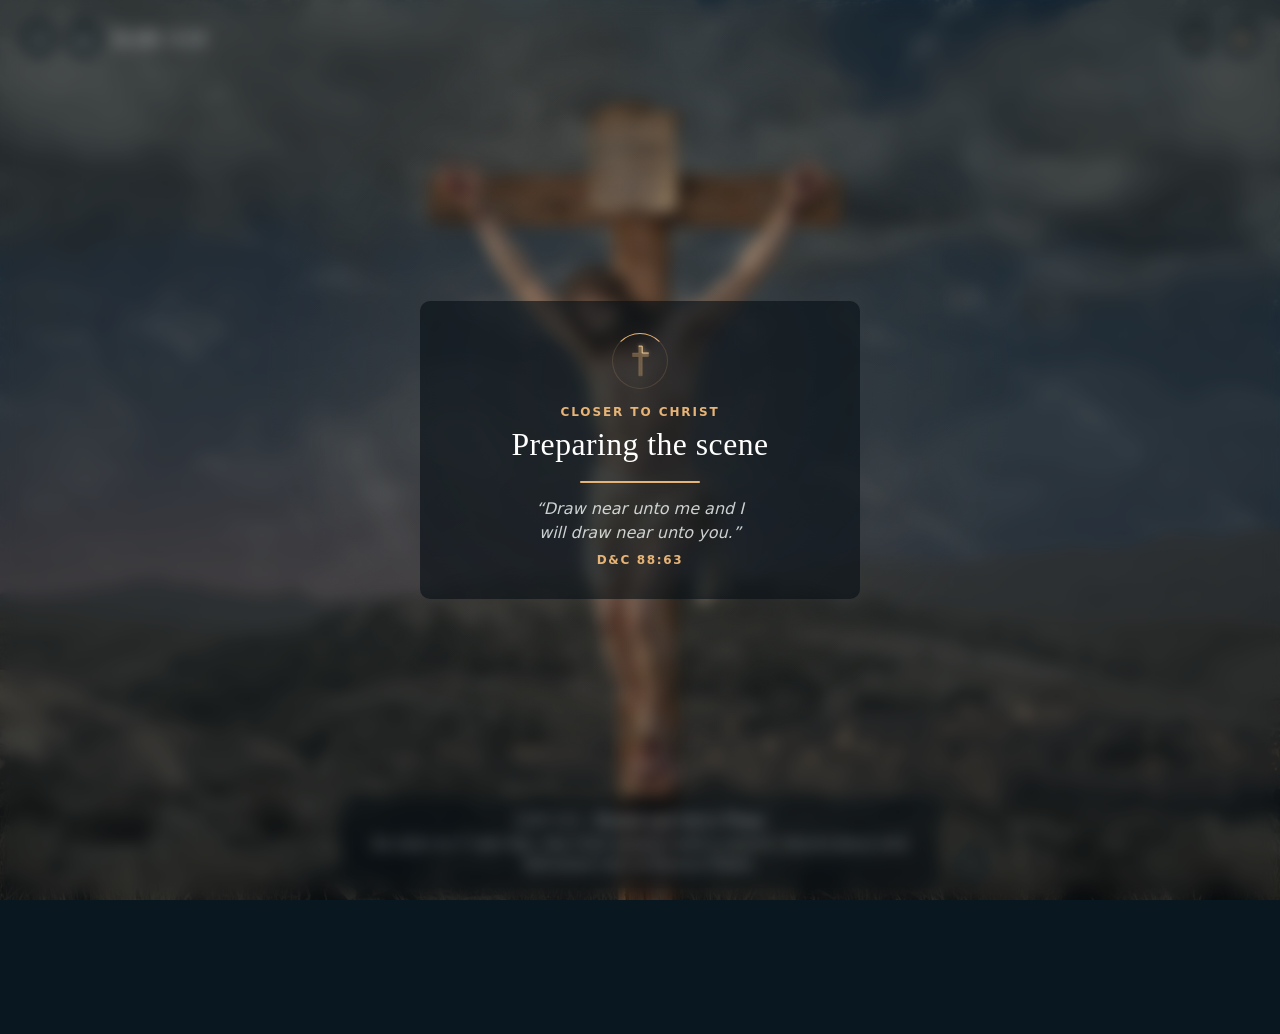
==== commit 76ecbee8: "An eased clock the sun moves with; a lighter, straighter downpour before 3 PM - The clock runs every" ====
--- a/index.html
+++ b/index.html
@@ -733,7 +733,6 @@
 				parallax();
 				settingsPanel();
 				teachingMarkers();
-				sunGlide();
 				soundscape();
 			});
 		</script>
--- a/styles.css
+++ b/styles.css
@@ -96,8 +96,8 @@
 	   canvas, the twinkling ones tiny elements of their own. Each fades by
 	   itself as the sky lightens; fading the whole starfield as a group made
 	   the browser redraw it all every frame. The clock updates the light
-	   once a second, so each glides between (a little longer than that, so
-	   a late update never leaves a pause). */
+	   every --clock-tick, so each glides between (a little longer than
+	   that, so a late update never leaves a pause). */
 	.stars {
 		position: absolute;
 		inset: 0;
@@ -107,7 +107,7 @@
 	.star-twinkle {
 		position: absolute;
 		opacity: var(--starlight, 1);
-		transition: opacity 1.2s linear;
+		transition: opacity calc(1.2 * var(--clock-tick, 1s)) linear;
 	}
 
 	.stars-canvas {
@@ -154,21 +154,8 @@
 		opacity: var(--sun-opacity, 0);
 		translate: calc(var(--sun-left, 20vw) + 10vw - 50%)
 			calc(var(--sun-top, 80vh) + 10vh - 50%);
-		/* The running clock moves it once a second; glide between (a little
-		   longer than that, so a late update never leaves a pause), so it
-		   climbs smoothly. On the GPU, so it costs nothing. */
-		transition:
-			translate 1.2s linear,
-			opacity 1.2s linear;
+		/* Placed every frame by the running clock (js/timeline.js). */
 		will-change: translate, opacity;
-	}
-
-	/* The sun is just placed until the scene is up (gliding then could start
-	   it from wherever the page first put it, a corner) and during a jump in
-	   time, when goToHour in js/timeline.js places it every frame along the jump's
-	   own easing (short glides restarting 15 times a second made it pulse). */
-	:root:is(:not([data-scene-shown]), [data-jumping]) & .sun {
-		transition: none;
 	}
 
 	/* The jump is already eased; the stars' long fade only lagged behind. */
@@ -834,7 +821,7 @@
 	.city-lights,
 	.city-flicker-plane
 ) {
-	transition: opacity 1.2s linear;
+	transition: opacity calc(1.2 * var(--clock-tick, 1s)) linear;
 
 	:root[data-jumping] & {
 		transition-duration: 150ms;
@@ -1369,16 +1356,6 @@
 	stroke-linejoin: round;
 }
 
-.settings-gear {
-	transform-origin: 50% 50%;
-	transition: rotate 500ms ease;
-}
-
-/* 45deg = one tooth, so the gear lands looking the same. */
-.settings-button:hover .settings-gear {
-	rotate: 45deg;
-}
-
 /* While the panel is open the gear becomes an x that closes it. */
 .settings-x,
 .settings-button[aria-expanded="true"] .settings-gear {
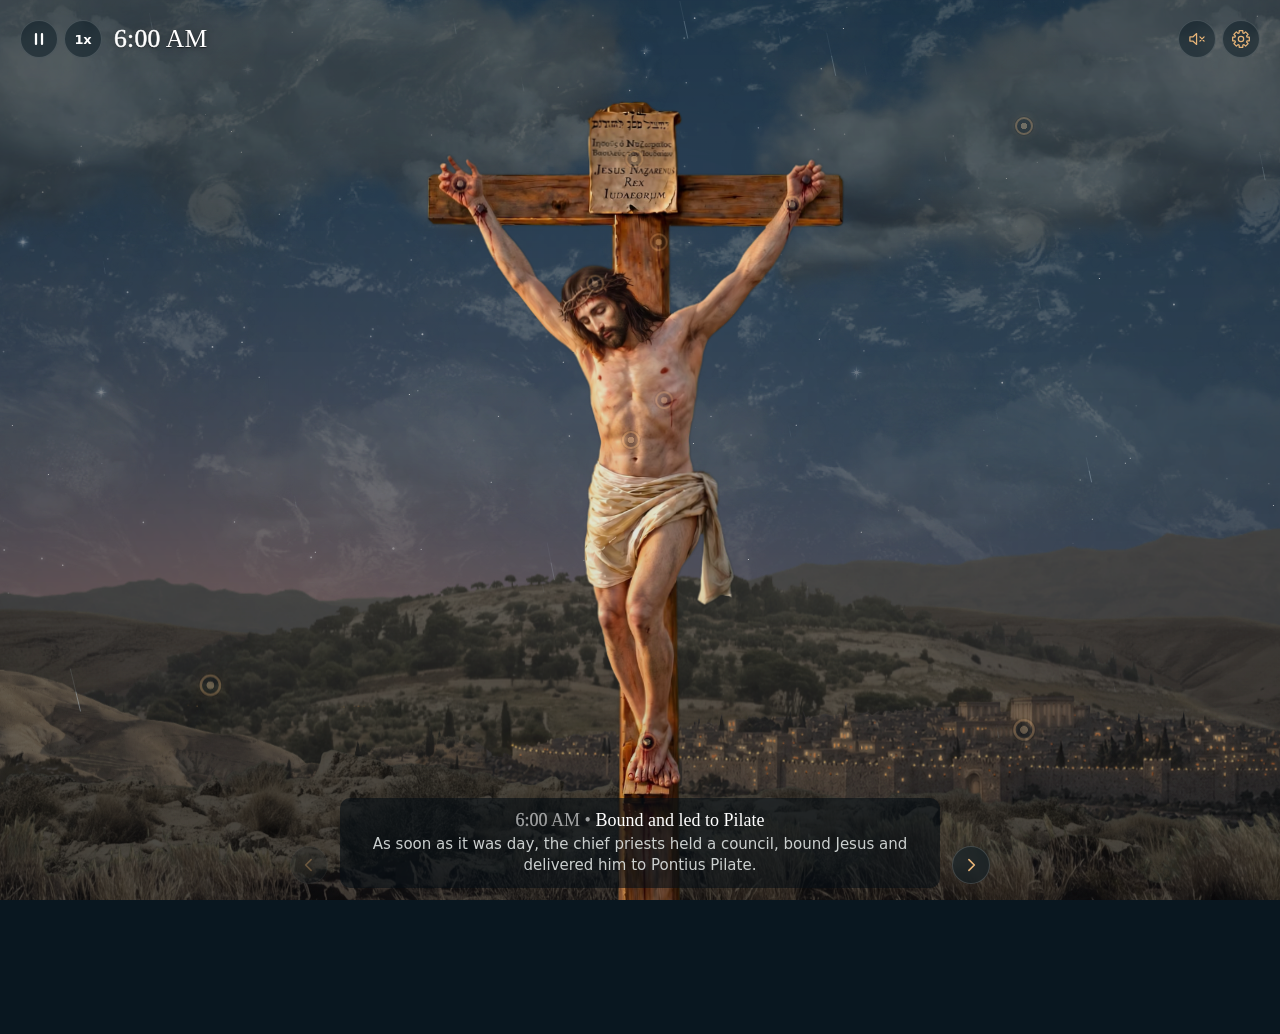
==== commit f5ba99dd: "A loading bar that paces itself, a still cross, no blank land on resize, a larger Jerusalem - The lo" ====
--- a/index.html
+++ b/index.html
@@ -665,23 +665,9 @@
 						viewBox="0 0 40 56"
 						aria-hidden="true"
 					>
-						<defs>
-							<clipPath id="loading-cross-shape">
-								<path
-									id="loading-cross-path"
-									d="M17 2h6v12h11v6H23v34h-6V20H6v-6h11z"
-								/>
-							</clipPath>
-						</defs>
-						<rect
-							class="loading-cross__fill"
-							width="40"
-							height="56"
-							clip-path="url(#loading-cross-shape)"
-						/>
-						<use
+						<path
 							class="loading-cross__base"
-							href="#loading-cross-path"
+							d="M17 2h6v12h11v6H23v34h-6V20H6v-6h11z"
 						/>
 						<path
 							class="loading-cross__glint"
--- a/styles.css
+++ b/styles.css
@@ -747,10 +747,10 @@
 	.scene-markers--city
 ) {
 	--stack-order: 39;
-	/* As wide as the screen, but never less than about the screen's height:
+	/* As wide as the screen, but never less than a little over its height:
 	   on narrow screens (phones, a narrowed window) it stops shrinking, its
 	   ends cut off, rather than sinking behind the land in front. */
-	--city-width: max(100vw, 106dvh);
+	--city-width: max(100vw, 118dvh);
 	--width: var(--city-width);
 	/* The bigger it is beyond the screen's width, the lower it sits, so it
 	   stays on the ridge rather than floating. */
@@ -1138,8 +1138,8 @@
 	letter-spacing: 0.045em;
 }
 
-/* Loading screen: a cross whose outline is traced by a moving glint while it
-   fills with light from the bottom as the scene loads (--progress, 0 to 1). */
+/* Loading screen: a softly lit cross whose outline is traced by a moving
+   glint, over a bar that fills as the scene loads (--progress, 0 to 1). */
 #loading {
 	--progress: 0;
 	z-index: 110;
@@ -1218,15 +1218,9 @@
 }
 
 .loading-cross__base {
-	fill: none;
+	fill: rgba(231, 180, 119, 0.32);
 	stroke: rgba(231, 180, 119, 0.28);
 	stroke-width: 1.2;
-}
-
-.loading-cross__fill {
-	fill: rgba(231, 180, 119, 0.32);
-	transform: translateY(calc(56px * (1 - var(--progress))));
-	transition: transform 400ms ease-out;
 }
 
 .loading-cross__glint {
@@ -1838,6 +1832,14 @@
 .clock-play[data-restart] .clock-play__restart {
 	display: block;
 	fill: none;
+	stroke-width: 2.2;
+}
+
+/* The caption's restart the same size as the clock's (its arrows are
+   larger). */
+.caption-step .caption-step__restart {
+	width: 18px;
+	height: 18px;
 	stroke-width: 2.2;
 }
 
